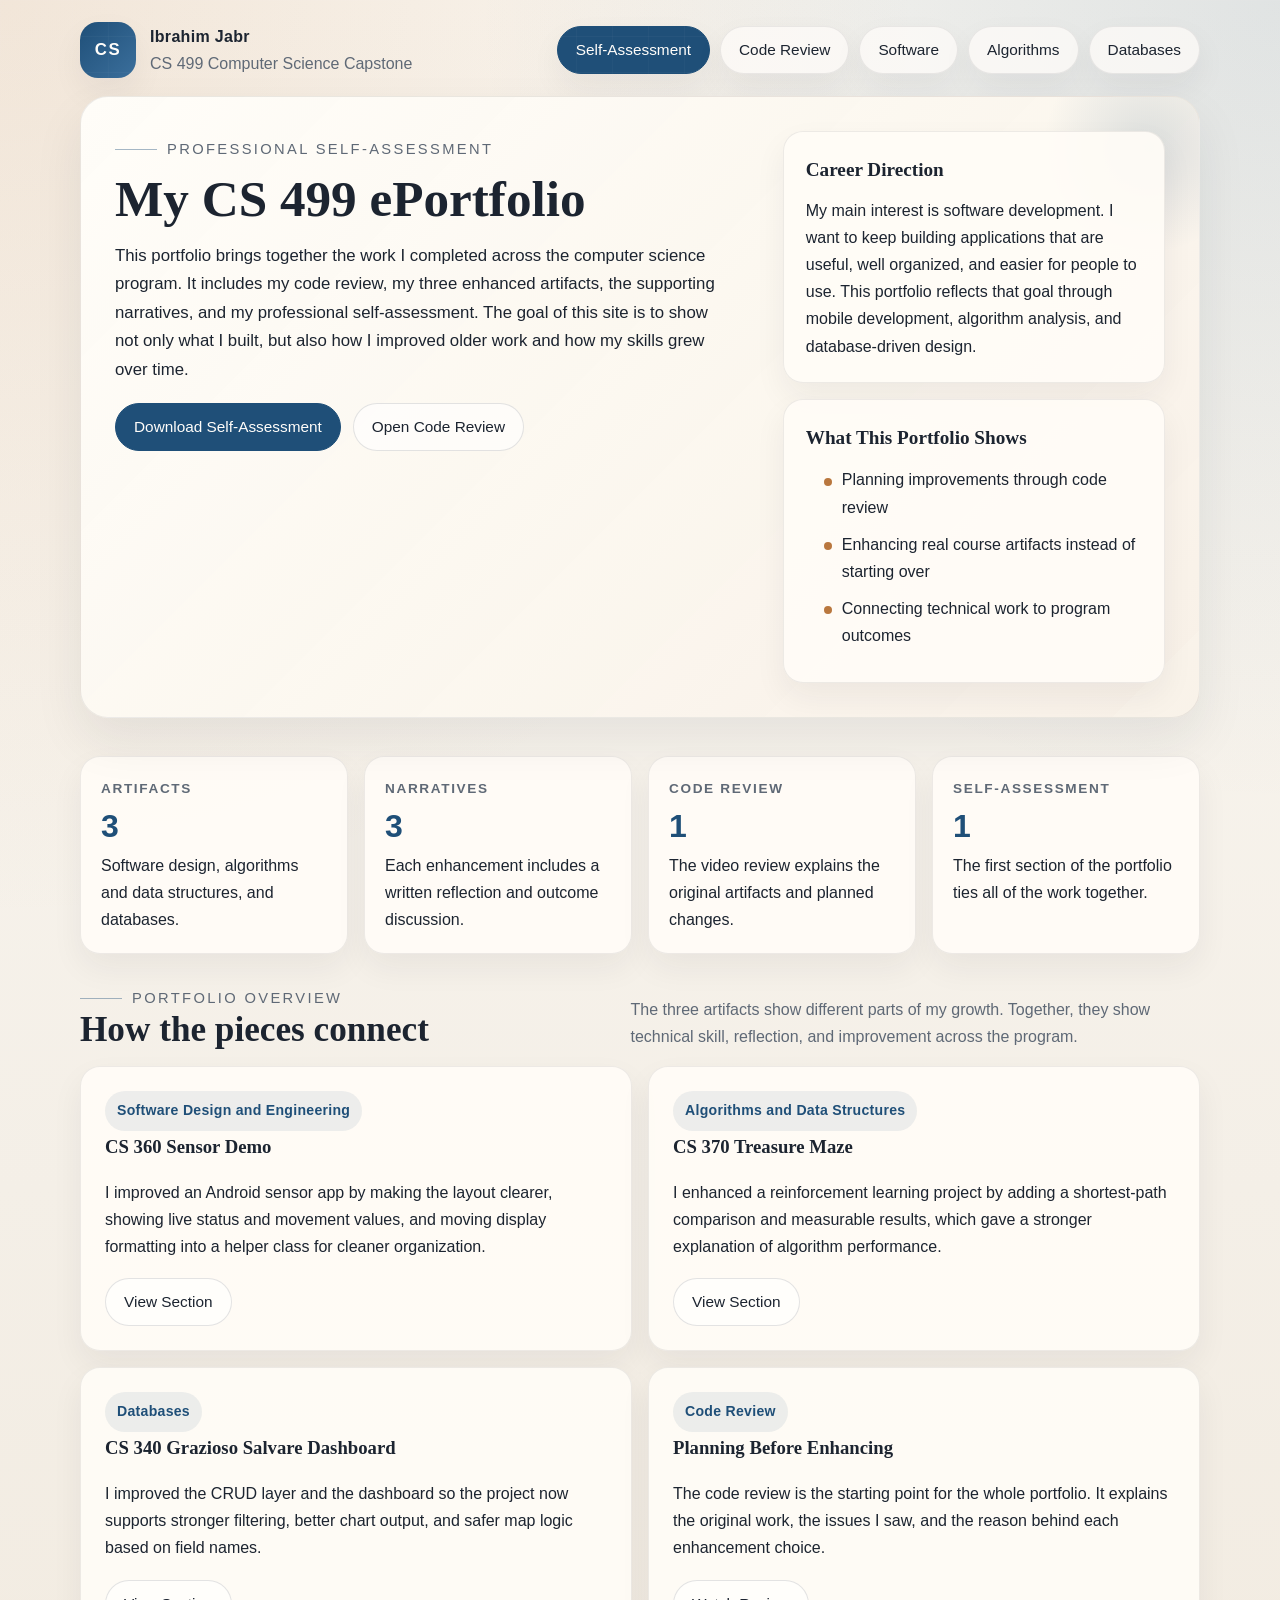
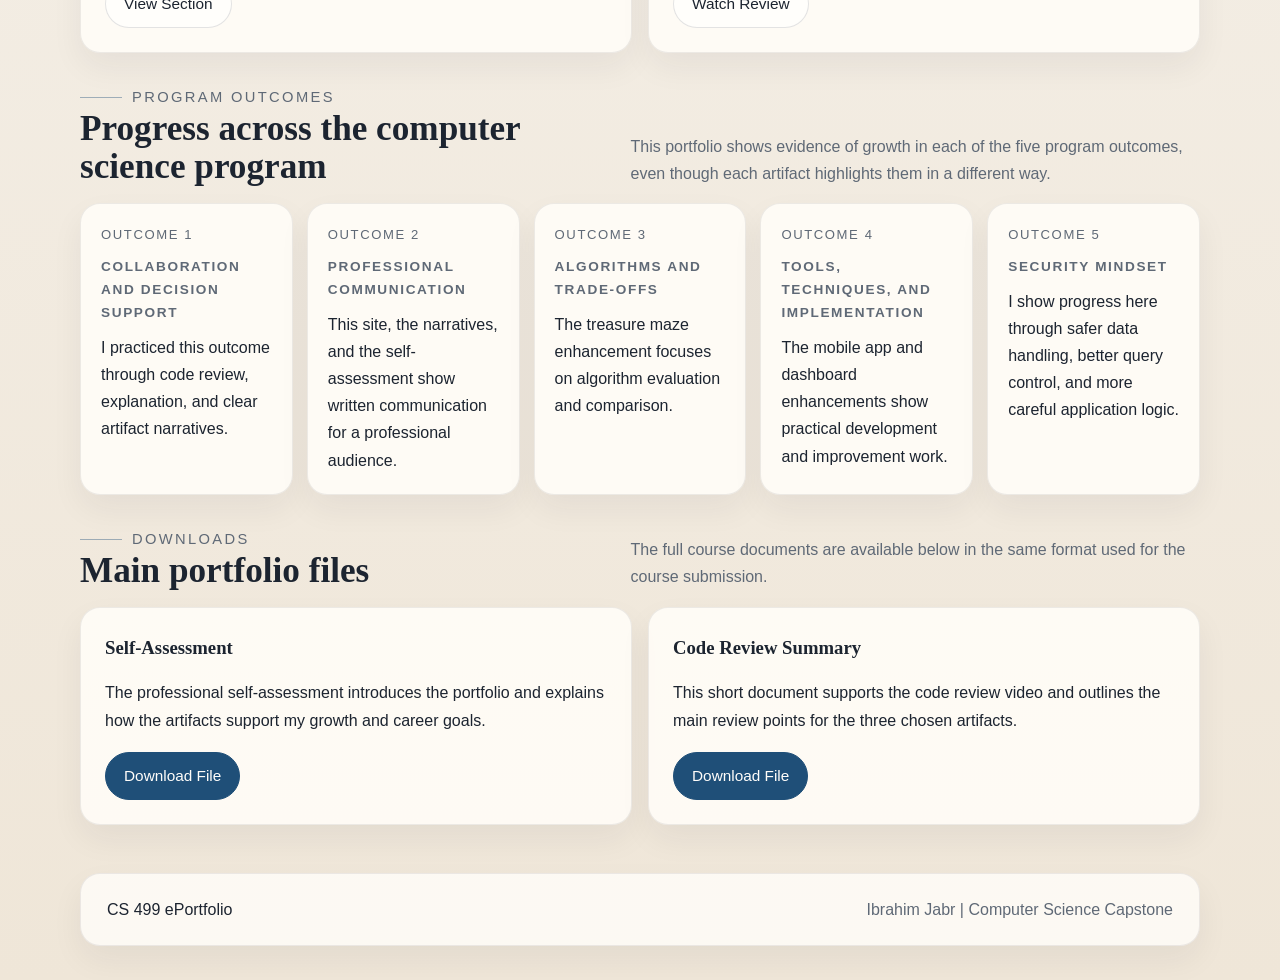
==== index.html @ 86482de0 "Build CS499 capstone ePortfolio site" ====
<!DOCTYPE html>
<html lang="en">
<head>
  <meta charset="UTF-8">
  <meta name="viewport" content="width=device-width, initial-scale=1.0">
  <title>CS 499 ePortfolio | Ibrahim Jabr</title>
  <link rel="stylesheet" href="assets/style.css">
</head>
<body>
  <header class="topbar">
    <div class="wrap">
      <div class="brand-row">
        <div class="brand">
          <div class="brand-mark">CS</div>
          <div class="brand-copy">
            <strong>Ibrahim Jabr</strong>
            <span>CS 499 Computer Science Capstone</span>
          </div>
        </div>
        <nav class="site-nav">
          <a class="active" href="index.html">Self-Assessment</a>
          <a href="code-review.html">Code Review</a>
          <a href="software.html">Software</a>
          <a href="algorithms.html">Algorithms</a>
          <a href="databases.html">Databases</a>
        </nav>
      </div>

      <section class="hero-panel">
        <div class="hero-layout">
          <div class="hero-copy">
            <span class="eyebrow">Professional Self-Assessment</span>
            <h1>My CS 499 ePortfolio</h1>
            <p>This portfolio brings together the work I completed across the computer science program. It includes my code review, my three enhanced artifacts, the supporting narratives, and my professional self-assessment. The goal of this site is to show not only what I built, but also how I improved older work and how my skills grew over time.</p>
            <div class="download-row">
              <a class="button" href="files/CS499_Professional_Self_Assessment_Ibrahim_Jabr.docx">Download Self-Assessment</a>
              <a class="button-secondary" href="code-review.html">Open Code Review</a>
            </div>
          </div>
          <aside class="hero-side">
            <section class="callout">
              <h3>Career Direction</h3>
              <p>My main interest is software development. I want to keep building applications that are useful, well organized, and easier for people to use. This portfolio reflects that goal through mobile development, algorithm analysis, and database-driven design.</p>
            </section>
            <section class="callout">
              <h3>What This Portfolio Shows</h3>
              <ul class="list-clean">
                <li>Planning improvements through code review</li>
                <li>Enhancing real course artifacts instead of starting over</li>
                <li>Connecting technical work to program outcomes</li>
              </ul>
            </section>
          </aside>
        </div>
      </section>
    </div>
  </header>

  <main class="main">
    <div class="wrap">
      <section class="stat-strip">
        <article class="stat-card">
          <strong>Artifacts</strong>
          <span>3</span>
          <p>Software design, algorithms and data structures, and databases.</p>
        </article>
        <article class="stat-card">
          <strong>Narratives</strong>
          <span>3</span>
          <p>Each enhancement includes a written reflection and outcome discussion.</p>
        </article>
        <article class="stat-card">
          <strong>Code Review</strong>
          <span>1</span>
          <p>The video review explains the original artifacts and planned changes.</p>
        </article>
        <article class="stat-card">
          <strong>Self-Assessment</strong>
          <span>1</span>
          <p>The first section of the portfolio ties all of the work together.</p>
        </article>
      </section>

      <section class="section">
        <div class="section-heading">
          <div>
            <span class="eyebrow">Portfolio Overview</span>
            <h2 class="section-title">How the pieces connect</h2>
          </div>
          <p class="section-text">The three artifacts show different parts of my growth. Together, they show technical skill, reflection, and improvement across the program.</p>
        </div>

        <div class="card-grid">
          <article class="card">
            <span class="kicker">Software Design and Engineering</span>
            <h3>CS 360 Sensor Demo</h3>
            <p>I improved an Android sensor app by making the layout clearer, showing live status and movement values, and moving display formatting into a helper class for cleaner organization.</p>
            <div class="download-row">
              <a class="button-secondary" href="software.html">View Section</a>
            </div>
          </article>
          <article class="card">
            <span class="kicker">Algorithms and Data Structures</span>
            <h3>CS 370 Treasure Maze</h3>
            <p>I enhanced a reinforcement learning project by adding a shortest-path comparison and measurable results, which gave a stronger explanation of algorithm performance.</p>
            <div class="download-row">
              <a class="button-secondary" href="algorithms.html">View Section</a>
            </div>
          </article>
          <article class="card">
            <span class="kicker">Databases</span>
            <h3>CS 340 Grazioso Salvare Dashboard</h3>
            <p>I improved the CRUD layer and the dashboard so the project now supports stronger filtering, better chart output, and safer map logic based on field names.</p>
            <div class="download-row">
              <a class="button-secondary" href="databases.html">View Section</a>
            </div>
          </article>
          <article class="card">
            <span class="kicker">Code Review</span>
            <h3>Planning Before Enhancing</h3>
            <p>The code review is the starting point for the whole portfolio. It explains the original work, the issues I saw, and the reason behind each enhancement choice.</p>
            <div class="download-row">
              <a class="button-secondary" href="code-review.html">Watch Review</a>
            </div>
          </article>
        </div>
      </section>

      <section class="section">
        <div class="section-heading">
          <div>
            <span class="eyebrow">Program Outcomes</span>
            <h2 class="section-title">Progress across the computer science program</h2>
          </div>
          <p class="section-text">This portfolio shows evidence of growth in each of the five program outcomes, even though each artifact highlights them in a different way.</p>
        </div>

        <div class="outcome-grid">
          <article class="mini-card">
            <span class="mini-label">Outcome 1</span>
            <strong>Collaboration and decision support</strong>
            <p>I practiced this outcome through code review, explanation, and clear artifact narratives.</p>
          </article>
          <article class="mini-card">
            <span class="mini-label">Outcome 2</span>
            <strong>Professional communication</strong>
            <p>This site, the narratives, and the self-assessment show written communication for a professional audience.</p>
          </article>
          <article class="mini-card">
            <span class="mini-label">Outcome 3</span>
            <strong>Algorithms and trade-offs</strong>
            <p>The treasure maze enhancement focuses on algorithm evaluation and comparison.</p>
          </article>
          <article class="mini-card">
            <span class="mini-label">Outcome 4</span>
            <strong>Tools, techniques, and implementation</strong>
            <p>The mobile app and dashboard enhancements show practical development and improvement work.</p>
          </article>
          <article class="mini-card">
            <span class="mini-label">Outcome 5</span>
            <strong>Security mindset</strong>
            <p>I show progress here through safer data handling, better query control, and more careful application logic.</p>
          </article>
        </div>
      </section>

      <section class="section">
        <div class="section-heading">
          <div>
            <span class="eyebrow">Downloads</span>
            <h2 class="section-title">Main portfolio files</h2>
          </div>
          <p class="section-text">The full course documents are available below in the same format used for the course submission.</p>
        </div>

        <div class="download-grid">
          <article class="card">
            <h3>Self-Assessment</h3>
            <p>The professional self-assessment introduces the portfolio and explains how the artifacts support my growth and career goals.</p>
            <div class="download-row">
              <a class="button" href="files/CS499_Professional_Self_Assessment_Ibrahim_Jabr.docx">Download File</a>
            </div>
          </article>
          <article class="card">
            <h3>Code Review Summary</h3>
            <p>This short document supports the code review video and outlines the main review points for the three chosen artifacts.</p>
            <div class="download-row">
              <a class="button" href="files/CS499_Code_Review_Summary_Ibrahim_Jabr.docx">Download File</a>
            </div>
          </article>
        </div>
      </section>
    </div>
  </main>

  <footer class="footer">
    <div class="wrap">
      <div class="footer-shell">
        <p>CS 499 ePortfolio</p>
        <p class="footer-note">Ibrahim Jabr | Computer Science Capstone</p>
      </div>
    </div>
  </footer>
</body>
</html>
---- assets/style.css ----
:root {
  --bg: #f4efe7;
  --bg-deep: #e9e1d5;
  --surface: rgba(255, 252, 247, 0.92);
  --surface-strong: #fffdfa;
  --ink: #1c2430;
  --muted: #5f6976;
  --line: rgba(28, 36, 48, 0.12);
  --accent: #1f4f78;
  --accent-soft: rgba(31, 79, 120, 0.08);
  --accent-warm: #b9773e;
  --shadow: 0 22px 50px rgba(28, 36, 48, 0.08);
  --shadow-soft: 0 14px 32px rgba(28, 36, 48, 0.06);
  --radius-xl: 28px;
  --radius-lg: 20px;
  --radius-md: 14px;
}

* {
  box-sizing: border-box;
}

html {
  scroll-behavior: smooth;
}

body {
  margin: 0;
  min-height: 100vh;
  color: var(--ink);
  font-family: "Avenir Next", "Trebuchet MS", "Gill Sans", sans-serif;
  line-height: 1.7;
  background:
    radial-gradient(circle at top left, rgba(185, 119, 62, 0.14), transparent 32%),
    radial-gradient(circle at top right, rgba(31, 79, 120, 0.12), transparent 28%),
    linear-gradient(180deg, #fbf8f2 0%, #f4efe7 46%, #efe6d8 100%);
}

body::before {
  content: "";
  position: fixed;
  inset: 0;
  pointer-events: none;
  background-image:
    linear-gradient(rgba(255, 255, 255, 0.22) 1px, transparent 1px),
    linear-gradient(90deg, rgba(255, 255, 255, 0.18) 1px, transparent 1px);
  background-size: 36px 36px;
  mask-image: linear-gradient(180deg, rgba(0, 0, 0, 0.36), transparent 88%);
  opacity: 0.45;
}

a {
  color: inherit;
}

.wrap {
  width: min(1120px, calc(100% - 32px));
  margin: 0 auto;
}

.topbar {
  padding: 22px 0 10px;
}

.brand-row {
  display: flex;
  align-items: center;
  justify-content: space-between;
  gap: 18px;
  margin-bottom: 18px;
}

.brand {
  display: flex;
  align-items: center;
  gap: 14px;
}

.brand-mark {
  width: 56px;
  height: 56px;
  border-radius: 18px;
  display: grid;
  place-items: center;
  background: linear-gradient(135deg, #1f4f78, #3b6f9c);
  color: #fffdfa;
  font-size: 1.05rem;
  font-weight: 700;
  letter-spacing: 0.1em;
  box-shadow: var(--shadow-soft);
}

.brand-copy h1,
.hero-copy h1,
.section-title,
.card h2,
.card h3,
.callout h3 {
  font-family: "Palatino Linotype", "Book Antiqua", Palatino, serif;
}

.brand-copy strong {
  display: block;
  font-size: 1rem;
  letter-spacing: 0.02em;
}

.brand-copy span,
.meta,
.eyebrow,
.mini-label,
.footer-note {
  color: var(--muted);
}

.site-nav {
  display: flex;
  flex-wrap: wrap;
  gap: 10px;
}

.site-nav a,
.button,
.button-secondary {
  display: inline-flex;
  align-items: center;
  justify-content: center;
  gap: 8px;
  min-height: 44px;
  padding: 10px 18px;
  border-radius: 999px;
  text-decoration: none;
  font-size: 0.96rem;
  transition: transform 160ms ease, border-color 160ms ease, background 160ms ease, color 160ms ease;
}

.site-nav a {
  background: rgba(255, 253, 250, 0.7);
  border: 1px solid rgba(28, 36, 48, 0.08);
  box-shadow: var(--shadow-soft);
}

.site-nav a:hover,
.button:hover,
.button-secondary:hover {
  transform: translateY(-1px);
}

.site-nav a.active,
.button {
  background: var(--accent);
  border: 1px solid var(--accent);
  color: #fffdfa;
}

.button-secondary {
  background: rgba(255, 255, 255, 0.62);
  border: 1px solid var(--line);
  color: var(--ink);
}

.site-nav a:hover,
.button-secondary:hover {
  border-color: rgba(31, 79, 120, 0.28);
  background: rgba(255, 255, 255, 0.86);
}

.hero-panel {
  position: relative;
  overflow: hidden;
  margin: 10px 0 28px;
  padding: 34px;
  border: 1px solid rgba(28, 36, 48, 0.08);
  border-radius: var(--radius-xl);
  background:
    linear-gradient(135deg, rgba(255, 253, 248, 0.96), rgba(248, 241, 231, 0.92)),
    var(--surface);
  box-shadow: var(--shadow);
}

.hero-panel::after {
  content: "";
  position: absolute;
  right: -60px;
  top: -60px;
  width: 220px;
  height: 220px;
  border-radius: 50%;
  background: radial-gradient(circle, rgba(31, 79, 120, 0.14), transparent 68%);
}

.hero-layout {
  position: relative;
  z-index: 1;
  display: grid;
  grid-template-columns: minmax(0, 1.6fr) minmax(280px, 0.95fr);
  gap: 24px;
  align-items: stretch;
}

.hero-copy h1 {
  margin: 10px 0 16px;
  font-size: clamp(2.25rem, 4vw, 3.6rem);
  line-height: 1.05;
}

.hero-copy p {
  margin: 0;
  font-size: 1.05rem;
  max-width: 66ch;
}

.eyebrow {
  display: inline-flex;
  align-items: center;
  gap: 10px;
  font-size: 0.92rem;
  text-transform: uppercase;
  letter-spacing: 0.16em;
}

.eyebrow::before {
  content: "";
  width: 42px;
  height: 1px;
  background: rgba(31, 79, 120, 0.4);
}

.hero-side {
  display: grid;
  gap: 16px;
}

.callout,
.card,
.stat-card,
.mini-card {
  border: 1px solid rgba(28, 36, 48, 0.08);
  background: var(--surface);
  box-shadow: var(--shadow-soft);
}

.callout {
  padding: 22px;
  border-radius: var(--radius-lg);
}

.callout h3 {
  margin: 0 0 10px;
  font-size: 1.2rem;
}

.callout p {
  margin: 0;
}

.callout ul,
.card ul {
  margin: 12px 0 0;
  padding-left: 18px;
}

.main {
  padding-bottom: 48px;
}

.section {
  margin-top: 26px;
}

.section-heading {
  display: flex;
  justify-content: space-between;
  align-items: end;
  gap: 16px;
  margin-bottom: 16px;
}

.section-title {
  margin: 0;
  font-size: clamp(1.65rem, 3vw, 2.2rem);
  line-height: 1.1;
}

.section-text {
  margin: 0;
  color: var(--muted);
  max-width: 64ch;
}

.stat-strip,
.card-grid,
.mini-grid,
.feature-grid,
.download-grid {
  display: grid;
  gap: 16px;
}

.stat-strip {
  grid-template-columns: repeat(4, minmax(0, 1fr));
}

.card-grid {
  grid-template-columns: repeat(2, minmax(0, 1fr));
}

.mini-grid {
  grid-template-columns: repeat(3, minmax(0, 1fr));
}

.feature-grid {
  grid-template-columns: repeat(2, minmax(0, 1fr));
}

.download-grid {
  grid-template-columns: repeat(2, minmax(0, 1fr));
}

.stat-card,
.mini-card {
  border-radius: var(--radius-lg);
  padding: 20px;
}

.stat-card strong,
.mini-card strong {
  display: block;
  font-size: 0.85rem;
  text-transform: uppercase;
  letter-spacing: 0.12em;
  color: var(--muted);
}

.stat-card span {
  display: block;
  margin-top: 10px;
  font-size: 2rem;
  font-weight: 700;
  line-height: 1;
  color: var(--accent);
}

.stat-card p,
.mini-card p {
  margin: 10px 0 0;
}

.card {
  padding: 24px;
  border-radius: var(--radius-lg);
}

.card h2,
.card h3 {
  margin: 0 0 12px;
}

.card p:last-child {
  margin-bottom: 0;
}

.kicker {
  display: inline-block;
  padding: 8px 12px;
  border-radius: 999px;
  background: var(--accent-soft);
  color: var(--accent);
  font-size: 0.88rem;
  font-weight: 600;
  letter-spacing: 0.02em;
}

.artifact-meta {
  display: flex;
  flex-wrap: wrap;
  gap: 10px;
  margin-top: 14px;
}

.artifact-meta span {
  padding: 9px 12px;
  border-radius: 999px;
  background: rgba(255, 255, 255, 0.72);
  border: 1px solid rgba(28, 36, 48, 0.08);
  font-size: 0.92rem;
}

.list-clean {
  list-style: none;
  padding: 0;
  margin: 0;
}

.list-clean li {
  position: relative;
  padding-left: 18px;
  margin-bottom: 10px;
}

.list-clean li::before {
  content: "";
  position: absolute;
  left: 0;
  top: 0.7em;
  width: 8px;
  height: 8px;
  border-radius: 50%;
  background: var(--accent-warm);
}

.download-row {
  display: flex;
  flex-wrap: wrap;
  gap: 12px;
  margin-top: 18px;
}

.video-frame {
  margin-top: 18px;
  padding: 14px;
  border-radius: 22px;
  background: linear-gradient(180deg, rgba(31, 79, 120, 0.08), rgba(255, 255, 255, 0.65));
  border: 1px solid rgba(28, 36, 48, 0.08);
}

video {
  display: block;
  width: 100%;
  border: 1px solid rgba(28, 36, 48, 0.08);
  border-radius: 18px;
  background: #000;
}

.outcome-grid {
  display: grid;
  grid-template-columns: repeat(5, minmax(0, 1fr));
  gap: 14px;
}

.outcome-grid .mini-card {
  min-height: 100%;
}

.mini-label {
  display: block;
  margin-bottom: 8px;
  font-size: 0.82rem;
  text-transform: uppercase;
  letter-spacing: 0.12em;
}

.footer {
  padding: 0 0 34px;
}

.footer-shell {
  display: flex;
  justify-content: space-between;
  align-items: center;
  gap: 16px;
  padding: 22px 26px;
  border-radius: var(--radius-lg);
  background: rgba(255, 253, 249, 0.82);
  border: 1px solid rgba(28, 36, 48, 0.08);
  box-shadow: var(--shadow-soft);
}

.footer-shell p {
  margin: 0;
}

@media (max-width: 1040px) {
  .hero-layout,
  .outcome-grid,
  .stat-strip,
  .card-grid,
  .mini-grid,
  .feature-grid,
  .download-grid {
    grid-template-columns: repeat(2, minmax(0, 1fr));
  }
}

@media (max-width: 760px) {
  .wrap {
    width: min(100% - 24px, 1120px);
  }

  .brand-row,
  .section-heading,
  .footer-shell {
    flex-direction: column;
    align-items: flex-start;
  }

  .hero-panel {
    padding: 24px;
  }

  .hero-layout,
  .stat-strip,
  .card-grid,
  .mini-grid,
  .feature-grid,
  .download-grid,
  .outcome-grid {
    grid-template-columns: 1fr;
  }

  .site-nav {
    width: 100%;
  }

  .site-nav a,
  .button,
  .button-secondary {
    width: 100%;
  }

  .hero-copy h1 {
    font-size: 2.2rem;
  }
}
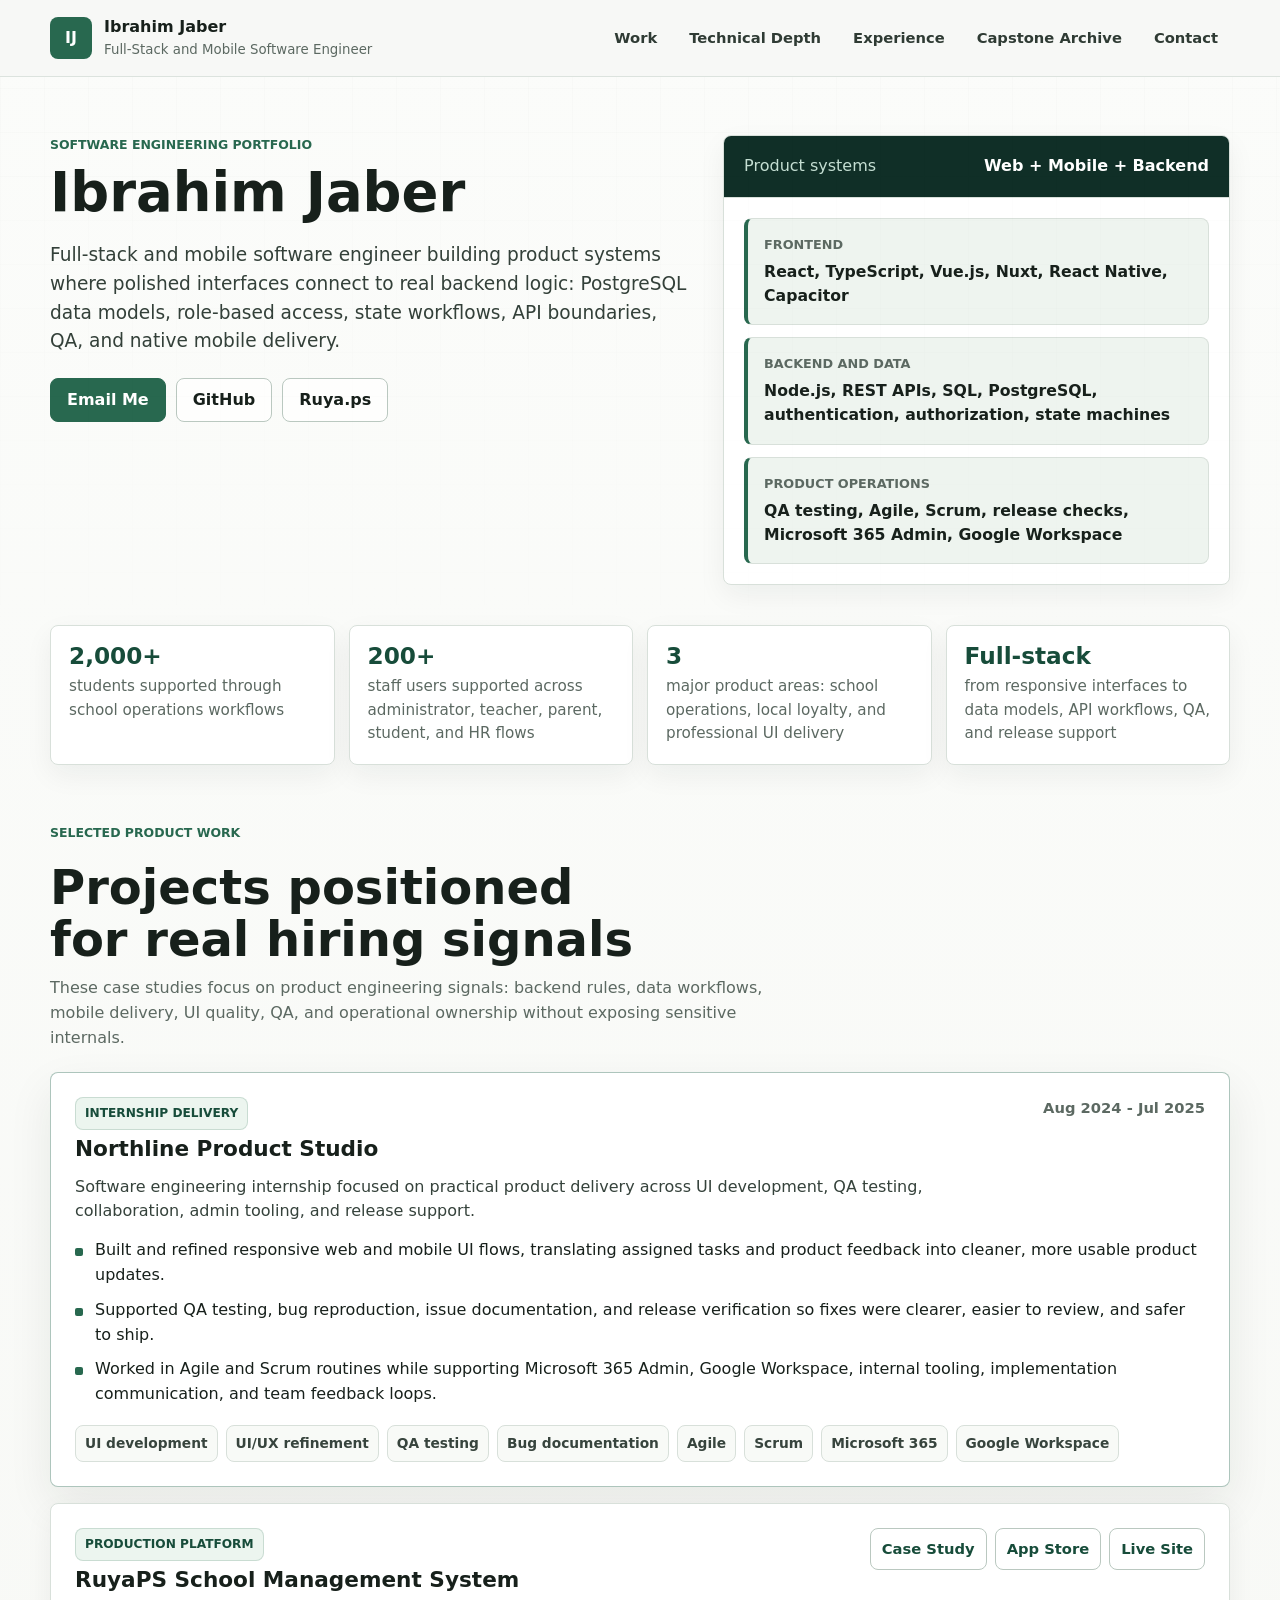
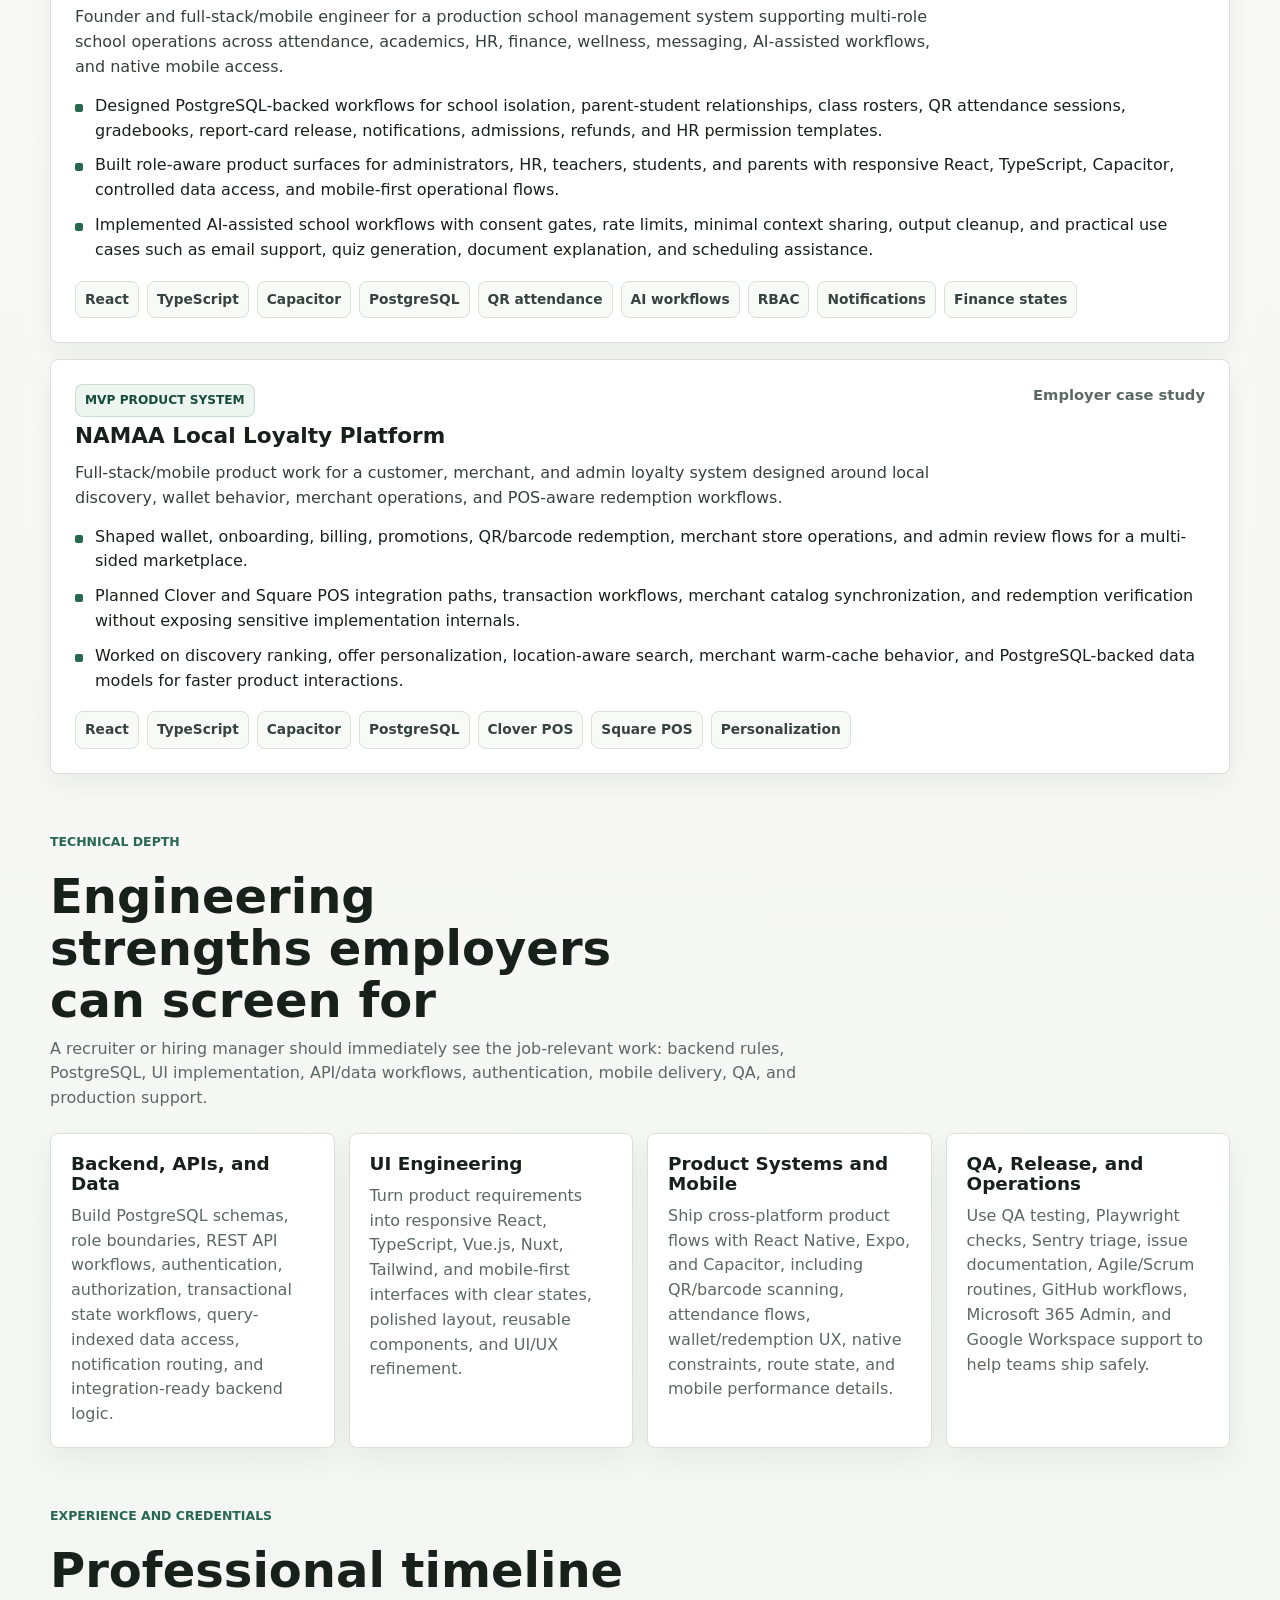
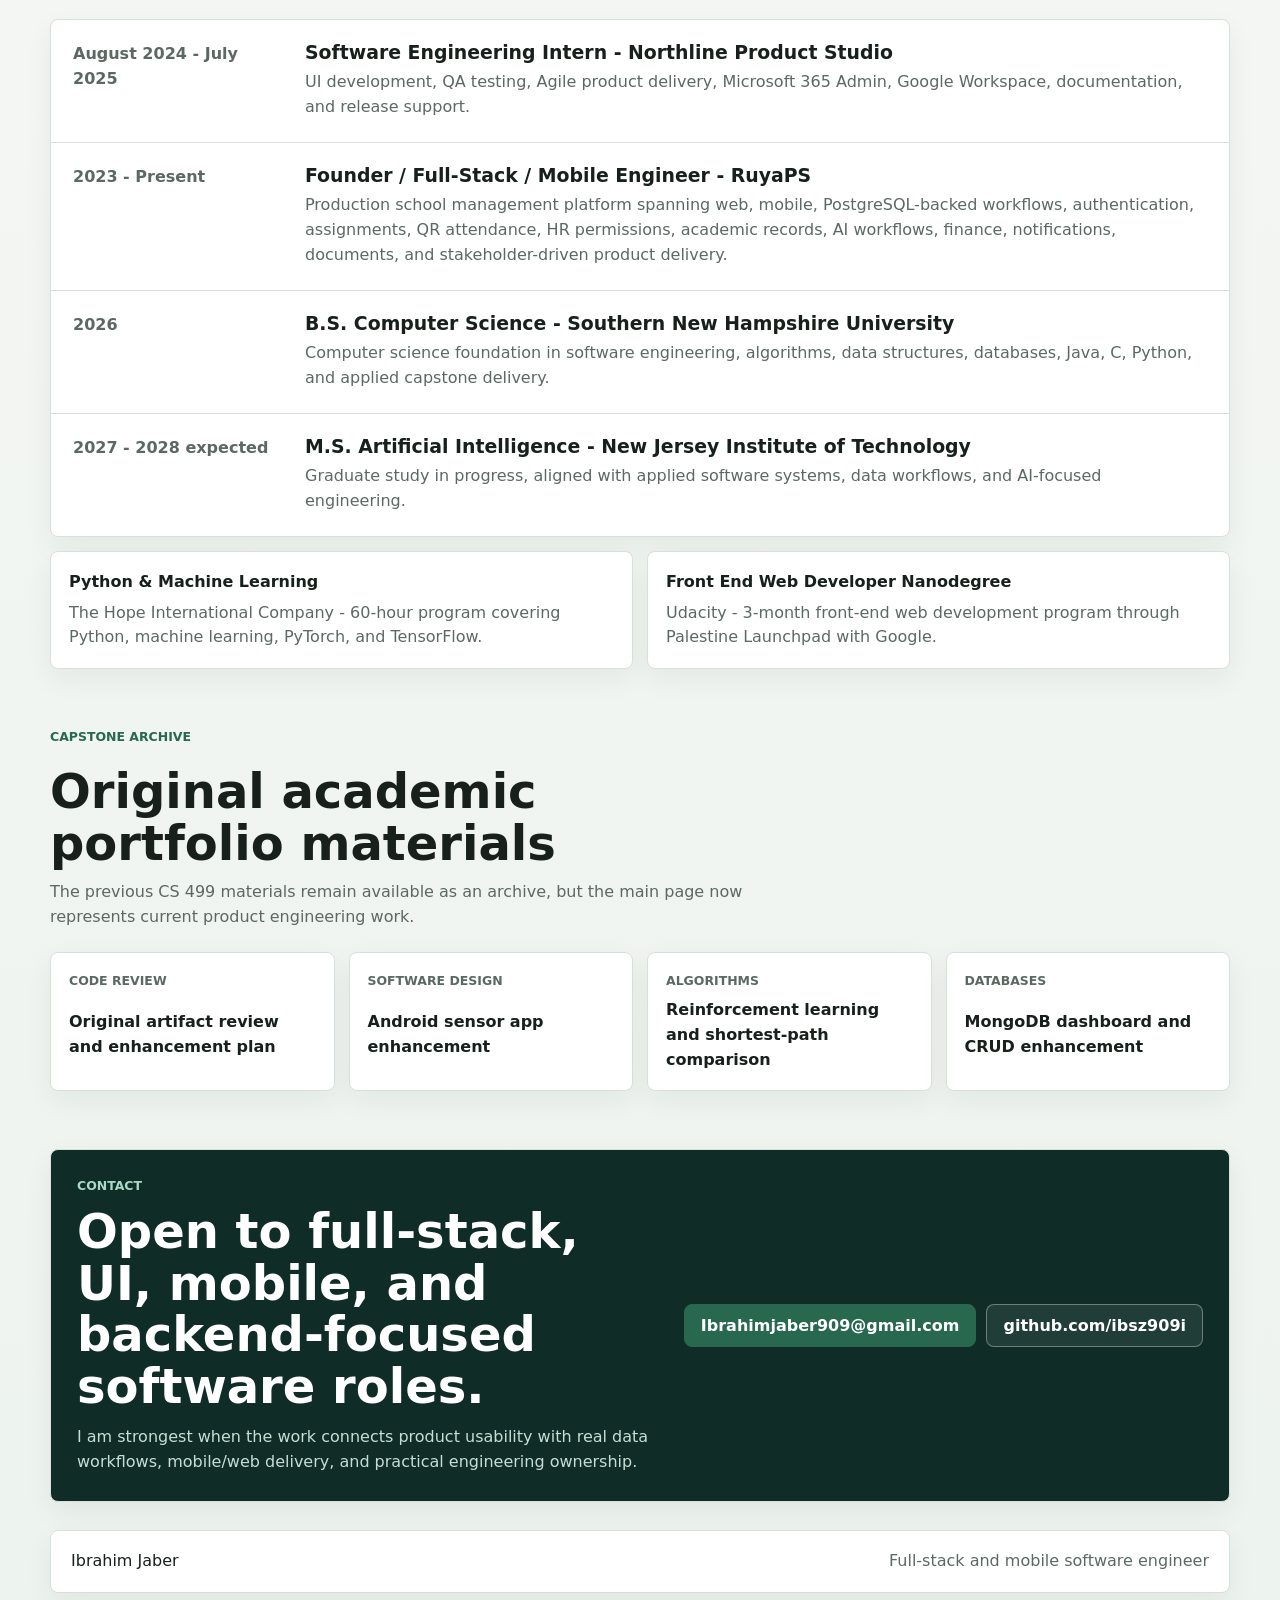
==== commit b6d48814: "Update portfolio case studies" ====
--- a/index.html
+++ b/index.html
@@ -3,202 +3,301 @@
 <head>
   <meta charset="UTF-8">
   <meta name="viewport" content="width=device-width, initial-scale=1.0">
-  <title>CS 499 ePortfolio | Ibrahim Jabr</title>
+  <meta name="description" content="Ibrahim Jaber is a full-stack and mobile software engineer building production web, mobile, PostgreSQL, POS integration, and operations platforms.">
+  <title>Ibrahim Jaber | Full-Stack and Mobile Software Engineer</title>
+  <link rel="icon" type="image/svg+xml" href="assets/favicon.svg">
   <link rel="stylesheet" href="assets/style.css">
 </head>
 <body>
-  <header class="topbar">
-    <div class="wrap">
-      <div class="brand-row">
-        <div class="brand">
-          <div class="brand-mark">CS</div>
-          <div class="brand-copy">
-            <strong>Ibrahim Jabr</strong>
-            <span>CS 499 Computer Science Capstone</span>
-          </div>
-        </div>
-        <nav class="site-nav">
-          <a class="active" href="index.html">Self-Assessment</a>
-          <a href="code-review.html">Code Review</a>
-          <a href="software.html">Software</a>
-          <a href="algorithms.html">Algorithms</a>
-          <a href="databases.html">Databases</a>
-        </nav>
-      </div>
-
-      <section class="hero-panel">
-        <div class="hero-layout">
-          <div class="hero-copy">
-            <span class="eyebrow">Professional Self-Assessment</span>
-            <h1>My CS 499 ePortfolio</h1>
-            <p>This portfolio brings together the work I completed across the computer science program. It includes my code review, my three enhanced artifacts, the supporting narratives, and my professional self-assessment. The goal of this site is to show not only what I built, but also how I improved older work and how my skills grew over time.</p>
-            <div class="download-row">
-              <a class="button" href="files/CS499_Professional_Self_Assessment_Ibrahim_Jabr.docx">Download Self-Assessment</a>
-              <a class="button-secondary" href="code-review.html">Open Code Review</a>
-            </div>
-          </div>
-          <aside class="hero-side">
-            <section class="callout">
-              <h3>Career Direction</h3>
-              <p>My main interest is software development. I want to keep building applications that are useful, well organized, and easier for people to use. This portfolio reflects that goal through mobile development, algorithm analysis, and database-driven design.</p>
-            </section>
-            <section class="callout">
-              <h3>What This Portfolio Shows</h3>
-              <ul class="list-clean">
-                <li>Planning improvements through code review</li>
-                <li>Enhancing real course artifacts instead of starting over</li>
-                <li>Connecting technical work to program outcomes</li>
-              </ul>
-            </section>
-          </aside>
-        </div>
-      </section>
+  <header class="site-header">
+    <div class="wrap nav-shell">
+      <a class="identity" href="#top" aria-label="Ibrahim Jaber home">
+        <span class="identity-mark">IJ</span>
+        <span>
+          <strong>Ibrahim Jaber</strong>
+          <small>Full-Stack and Mobile Software Engineer</small>
+        </span>
+      </a>
+
+      <nav class="site-nav" aria-label="Primary navigation">
+        <a href="#work">Work</a>
+        <a href="#depth">Technical Depth</a>
+        <a href="#experience">Experience</a>
+        <a href="#archive">Capstone Archive</a>
+        <a href="#contact">Contact</a>
+      </nav>
     </div>
   </header>
 
-  <main class="main">
-    <div class="wrap">
-      <section class="stat-strip">
-        <article class="stat-card">
-          <strong>Artifacts</strong>
-          <span>3</span>
-          <p>Software design, algorithms and data structures, and databases.</p>
-        </article>
-        <article class="stat-card">
-          <strong>Narratives</strong>
-          <span>3</span>
-          <p>Each enhancement includes a written reflection and outcome discussion.</p>
-        </article>
-        <article class="stat-card">
-          <strong>Code Review</strong>
-          <span>1</span>
-          <p>The video review explains the original artifacts and planned changes.</p>
-        </article>
-        <article class="stat-card">
-          <strong>Self-Assessment</strong>
-          <span>1</span>
-          <p>The first section of the portfolio ties all of the work together.</p>
-        </article>
-      </section>
-
-      <section class="section">
-        <div class="section-heading">
+  <main id="top">
+    <section class="hero-section">
+      <div class="wrap hero-grid">
+        <div class="hero-copy">
+          <p class="eyebrow">Software engineering portfolio</p>
+          <h1>Ibrahim Jaber</h1>
+          <p class="lead">Full-stack and mobile software engineer building product systems where polished interfaces connect to real backend logic: PostgreSQL data models, role-based access, state workflows, API boundaries, QA, and native mobile delivery.</p>
+
+          <div class="hero-actions">
+            <a class="button" href="mailto:Ibrahimjaber909@gmail.com">Email Me</a>
+            <a class="button-secondary" href="https://github.com/ibsz909i">GitHub</a>
+            <a class="button-secondary" href="https://ruya.ps/">Ruya.ps</a>
+          </div>
+        </div>
+
+        <aside class="system-panel" aria-label="Portfolio highlights">
+          <div class="panel-bar">
+            <span>Product systems</span>
+            <strong>Web + Mobile + Backend</strong>
+          </div>
+          <div class="system-map">
+            <div>
+              <span>Frontend</span>
+              <strong>React, TypeScript, Vue.js, Nuxt, React Native, Capacitor</strong>
+            </div>
+            <div>
+              <span>Backend and data</span>
+              <strong>Node.js, REST APIs, SQL, PostgreSQL, authentication, authorization, state machines</strong>
+            </div>
+            <div>
+              <span>Product operations</span>
+              <strong>QA testing, Agile, Scrum, release checks, Microsoft 365 Admin, Google Workspace</strong>
+            </div>
+          </div>
+        </aside>
+      </div>
+    </section>
+
+    <section class="wrap proof-grid" aria-label="Portfolio proof points">
+      <article class="metric">
+        <strong>2,000+</strong>
+        <span>students supported through school operations workflows</span>
+      </article>
+      <article class="metric">
+        <strong>200+</strong>
+        <span>staff users supported across administrator, teacher, parent, student, and HR flows</span>
+      </article>
+      <article class="metric">
+        <strong>3</strong>
+        <span>major product areas: school operations, local loyalty, and professional UI delivery</span>
+      </article>
+      <article class="metric">
+        <strong>Full-stack</strong>
+        <span>from responsive interfaces to data models, API workflows, QA, and release support</span>
+      </article>
+    </section>
+
+    <section id="work" class="wrap section">
+      <div class="section-heading">
+        <p class="eyebrow">Selected product work</p>
+        <h2>Projects positioned for real hiring signals</h2>
+        <p>These case studies focus on product engineering signals: backend rules, data workflows, mobile delivery, UI quality, QA, and operational ownership without exposing sensitive internals.</p>
+      </div>
+
+      <div class="project-list">
+        <article class="project-card featured">
+          <div class="project-head">
+            <div>
+              <span class="kicker">Internship delivery</span>
+              <h3>Northline Product Studio</h3>
+            </div>
+            <span class="project-status">Aug 2024 - Jul 2025</span>
+          </div>
+          <p>Software engineering internship focused on practical product delivery across UI development, QA testing, collaboration, admin tooling, and release support.</p>
+          <ul class="check-list">
+            <li>Built and refined responsive web and mobile UI flows, translating assigned tasks and product feedback into cleaner, more usable product updates.</li>
+            <li>Supported QA testing, bug reproduction, issue documentation, and release verification so fixes were clearer, easier to review, and safer to ship.</li>
+            <li>Worked in Agile and Scrum routines while supporting Microsoft 365 Admin, Google Workspace, internal tooling, implementation communication, and team feedback loops.</li>
+          </ul>
+          <div class="tag-row">
+            <span>UI development</span>
+            <span>UI/UX refinement</span>
+            <span>QA testing</span>
+            <span>Bug documentation</span>
+            <span>Agile</span>
+            <span>Scrum</span>
+            <span>Microsoft 365</span>
+            <span>Google Workspace</span>
+          </div>
+        </article>
+
+        <article class="project-card">
+          <div class="project-head">
+            <div>
+              <span class="kicker">Production platform</span>
+              <h3>RuyaPS School Management System</h3>
+            </div>
+            <div class="project-links">
+              <a class="text-link" href="https://github.com/ibsz909i/ruya-case-study">Case Study</a>
+              <a class="text-link" href="https://apps.apple.com/us/app/ruyaps/id6760615814">App Store</a>
+              <a class="text-link" href="https://ruya.ps/">Live Site</a>
+            </div>
+          </div>
+          <p>Founder and full-stack/mobile engineer for a production school management system supporting multi-role school operations across attendance, academics, HR, finance, wellness, messaging, AI-assisted workflows, and native mobile access.</p>
+          <ul class="check-list">
+            <li>Designed PostgreSQL-backed workflows for school isolation, parent-student relationships, class rosters, QR attendance sessions, gradebooks, report-card release, notifications, admissions, refunds, and HR permission templates.</li>
+            <li>Built role-aware product surfaces for administrators, HR, teachers, students, and parents with responsive React, TypeScript, Capacitor, controlled data access, and mobile-first operational flows.</li>
+            <li>Implemented AI-assisted school workflows with consent gates, rate limits, minimal context sharing, output cleanup, and practical use cases such as email support, quiz generation, document explanation, and scheduling assistance.</li>
+          </ul>
+          <div class="tag-row">
+            <span>React</span>
+            <span>TypeScript</span>
+            <span>Capacitor</span>
+            <span>PostgreSQL</span>
+            <span>QR attendance</span>
+            <span>AI workflows</span>
+            <span>RBAC</span>
+            <span>Notifications</span>
+            <span>Finance states</span>
+          </div>
+        </article>
+
+        <article class="project-card">
+          <div class="project-head">
+            <div>
+              <span class="kicker">MVP product system</span>
+              <h3>NAMAA Local Loyalty Platform</h3>
+            </div>
+            <span class="project-status">Employer case study</span>
+          </div>
+          <p>Full-stack/mobile product work for a customer, merchant, and admin loyalty system designed around local discovery, wallet behavior, merchant operations, and POS-aware redemption workflows.</p>
+          <ul class="check-list">
+            <li>Shaped wallet, onboarding, billing, promotions, QR/barcode redemption, merchant store operations, and admin review flows for a multi-sided marketplace.</li>
+            <li>Planned Clover and Square POS integration paths, transaction workflows, merchant catalog synchronization, and redemption verification without exposing sensitive implementation internals.</li>
+            <li>Worked on discovery ranking, offer personalization, location-aware search, merchant warm-cache behavior, and PostgreSQL-backed data models for faster product interactions.</li>
+          </ul>
+          <div class="tag-row">
+            <span>React</span>
+            <span>TypeScript</span>
+            <span>Capacitor</span>
+            <span>PostgreSQL</span>
+            <span>Clover POS</span>
+            <span>Square POS</span>
+            <span>Personalization</span>
+          </div>
+        </article>
+      </div>
+    </section>
+
+    <section id="depth" class="wrap section">
+      <div class="section-heading">
+        <p class="eyebrow">Technical depth</p>
+        <h2>Engineering strengths employers can screen for</h2>
+        <p>A recruiter or hiring manager should immediately see the job-relevant work: backend rules, PostgreSQL, UI implementation, API/data workflows, authentication, mobile delivery, QA, and production support.</p>
+      </div>
+
+      <div class="skill-grid">
+        <article class="skill-card">
+          <h3>Backend, APIs, and Data</h3>
+          <p>Build PostgreSQL schemas, role boundaries, REST API workflows, authentication, authorization, transactional state workflows, query-indexed data access, notification routing, and integration-ready backend logic.</p>
+        </article>
+        <article class="skill-card">
+          <h3>UI Engineering</h3>
+          <p>Turn product requirements into responsive React, TypeScript, Vue.js, Nuxt, Tailwind, and mobile-first interfaces with clear states, polished layout, reusable components, and UI/UX refinement.</p>
+        </article>
+        <article class="skill-card">
+          <h3>Product Systems and Mobile</h3>
+          <p>Ship cross-platform product flows with React Native, Expo, and Capacitor, including QR/barcode scanning, attendance flows, wallet/redemption UX, native constraints, route state, and mobile performance details.</p>
+        </article>
+        <article class="skill-card">
+          <h3>QA, Release, and Operations</h3>
+          <p>Use QA testing, Playwright checks, Sentry triage, issue documentation, Agile/Scrum routines, GitHub workflows, Microsoft 365 Admin, and Google Workspace support to help teams ship safely.</p>
+        </article>
+      </div>
+    </section>
+
+    <section id="experience" class="wrap section">
+      <div class="section-heading">
+        <p class="eyebrow">Experience and credentials</p>
+        <h2>Professional timeline</h2>
+      </div>
+
+      <div class="timeline">
+        <article class="timeline-item">
+          <span>August 2024 - July 2025</span>
           <div>
-            <span class="eyebrow">Portfolio Overview</span>
-            <h2 class="section-title">How the pieces connect</h2>
-          </div>
-          <p class="section-text">The three artifacts show different parts of my growth. Together, they show technical skill, reflection, and improvement across the program.</p>
-        </div>
-
-        <div class="card-grid">
-          <article class="card">
-            <span class="kicker">Software Design and Engineering</span>
-            <h3>CS 360 Sensor Demo</h3>
-            <p>I improved an Android sensor app by making the layout clearer, showing live status and movement values, and moving display formatting into a helper class for cleaner organization.</p>
-            <div class="download-row">
-              <a class="button-secondary" href="software.html">View Section</a>
-            </div>
-          </article>
-          <article class="card">
-            <span class="kicker">Algorithms and Data Structures</span>
-            <h3>CS 370 Treasure Maze</h3>
-            <p>I enhanced a reinforcement learning project by adding a shortest-path comparison and measurable results, which gave a stronger explanation of algorithm performance.</p>
-            <div class="download-row">
-              <a class="button-secondary" href="algorithms.html">View Section</a>
-            </div>
-          </article>
-          <article class="card">
-            <span class="kicker">Databases</span>
-            <h3>CS 340 Grazioso Salvare Dashboard</h3>
-            <p>I improved the CRUD layer and the dashboard so the project now supports stronger filtering, better chart output, and safer map logic based on field names.</p>
-            <div class="download-row">
-              <a class="button-secondary" href="databases.html">View Section</a>
-            </div>
-          </article>
-          <article class="card">
-            <span class="kicker">Code Review</span>
-            <h3>Planning Before Enhancing</h3>
-            <p>The code review is the starting point for the whole portfolio. It explains the original work, the issues I saw, and the reason behind each enhancement choice.</p>
-            <div class="download-row">
-              <a class="button-secondary" href="code-review.html">Watch Review</a>
-            </div>
-          </article>
-        </div>
-      </section>
-
-      <section class="section">
-        <div class="section-heading">
+            <h3>Software Engineering Intern - Northline Product Studio</h3>
+            <p>UI development, QA testing, Agile product delivery, Microsoft 365 Admin, Google Workspace, documentation, and release support.</p>
+          </div>
+        </article>
+        <article class="timeline-item">
+          <span>2023 - Present</span>
           <div>
-            <span class="eyebrow">Program Outcomes</span>
-            <h2 class="section-title">Progress across the computer science program</h2>
-          </div>
-          <p class="section-text">This portfolio shows evidence of growth in each of the five program outcomes, even though each artifact highlights them in a different way.</p>
-        </div>
-
-        <div class="outcome-grid">
-          <article class="mini-card">
-            <span class="mini-label">Outcome 1</span>
-            <strong>Collaboration and decision support</strong>
-            <p>I practiced this outcome through code review, explanation, and clear artifact narratives.</p>
-          </article>
-          <article class="mini-card">
-            <span class="mini-label">Outcome 2</span>
-            <strong>Professional communication</strong>
-            <p>This site, the narratives, and the self-assessment show written communication for a professional audience.</p>
-          </article>
-          <article class="mini-card">
-            <span class="mini-label">Outcome 3</span>
-            <strong>Algorithms and trade-offs</strong>
-            <p>The treasure maze enhancement focuses on algorithm evaluation and comparison.</p>
-          </article>
-          <article class="mini-card">
-            <span class="mini-label">Outcome 4</span>
-            <strong>Tools, techniques, and implementation</strong>
-            <p>The mobile app and dashboard enhancements show practical development and improvement work.</p>
-          </article>
-          <article class="mini-card">
-            <span class="mini-label">Outcome 5</span>
-            <strong>Security mindset</strong>
-            <p>I show progress here through safer data handling, better query control, and more careful application logic.</p>
-          </article>
-        </div>
-      </section>
-
-      <section class="section">
-        <div class="section-heading">
+            <h3>Founder / Full-Stack / Mobile Engineer - RuyaPS</h3>
+            <p>Production school management platform spanning web, mobile, PostgreSQL-backed workflows, authentication, assignments, QR attendance, HR permissions, academic records, AI workflows, finance, notifications, documents, and stakeholder-driven product delivery.</p>
+          </div>
+        </article>
+        <article class="timeline-item">
+          <span>2026</span>
           <div>
-            <span class="eyebrow">Downloads</span>
-            <h2 class="section-title">Main portfolio files</h2>
-          </div>
-          <p class="section-text">The full course documents are available below in the same format used for the course submission.</p>
-        </div>
-
-        <div class="download-grid">
-          <article class="card">
-            <h3>Self-Assessment</h3>
-            <p>The professional self-assessment introduces the portfolio and explains how the artifacts support my growth and career goals.</p>
-            <div class="download-row">
-              <a class="button" href="files/CS499_Professional_Self_Assessment_Ibrahim_Jabr.docx">Download File</a>
-            </div>
-          </article>
-          <article class="card">
-            <h3>Code Review Summary</h3>
-            <p>This short document supports the code review video and outlines the main review points for the three chosen artifacts.</p>
-            <div class="download-row">
-              <a class="button" href="files/CS499_Code_Review_Summary_Ibrahim_Jabr.docx">Download File</a>
-            </div>
-          </article>
-        </div>
-      </section>
-    </div>
+            <h3>B.S. Computer Science - Southern New Hampshire University</h3>
+            <p>Computer science foundation in software engineering, algorithms, data structures, databases, Java, C, Python, and applied capstone delivery.</p>
+          </div>
+        </article>
+        <article class="timeline-item">
+          <span>2027 - 2028 expected</span>
+          <div>
+            <h3>M.S. Artificial Intelligence - New Jersey Institute of Technology</h3>
+            <p>Graduate study in progress, aligned with applied software systems, data workflows, and AI-focused engineering.</p>
+          </div>
+        </article>
+      </div>
+
+      <div class="credential-grid">
+        <article class="credential">
+          <strong>Python &amp; Machine Learning</strong>
+          <span>The Hope International Company - 60-hour program covering Python, machine learning, PyTorch, and TensorFlow.</span>
+        </article>
+        <article class="credential">
+          <strong>Front End Web Developer Nanodegree</strong>
+          <span>Udacity - 3-month front-end web development program through Palestine Launchpad with Google.</span>
+        </article>
+      </div>
+    </section>
+
+    <section id="archive" class="wrap section">
+      <div class="section-heading">
+        <p class="eyebrow">Capstone archive</p>
+        <h2>Original academic portfolio materials</h2>
+        <p>The previous CS 499 materials remain available as an archive, but the main page now represents current product engineering work.</p>
+      </div>
+
+      <div class="archive-grid">
+        <a class="archive-link" href="code-review.html">
+          <span>Code Review</span>
+          <strong>Original artifact review and enhancement plan</strong>
+        </a>
+        <a class="archive-link" href="software.html">
+          <span>Software Design</span>
+          <strong>Android sensor app enhancement</strong>
+        </a>
+        <a class="archive-link" href="algorithms.html">
+          <span>Algorithms</span>
+          <strong>Reinforcement learning and shortest-path comparison</strong>
+        </a>
+        <a class="archive-link" href="databases.html">
+          <span>Databases</span>
+          <strong>MongoDB dashboard and CRUD enhancement</strong>
+        </a>
+      </div>
+    </section>
+
+    <section id="contact" class="wrap contact-section">
+      <div>
+        <p class="eyebrow">Contact</p>
+        <h2>Open to full-stack, UI, mobile, and backend-focused software roles.</h2>
+        <p>I am strongest when the work connects product usability with real data workflows, mobile/web delivery, and practical engineering ownership.</p>
+      </div>
+      <div class="contact-actions">
+        <a class="button" href="mailto:Ibrahimjaber909@gmail.com">Ibrahimjaber909@gmail.com</a>
+        <a class="button-secondary" href="https://github.com/ibsz909i">github.com/ibsz909i</a>
+      </div>
+    </section>
   </main>
 
   <footer class="footer">
-    <div class="wrap">
-      <div class="footer-shell">
-        <p>CS 499 ePortfolio</p>
-        <p class="footer-note">Ibrahim Jabr | Computer Science Capstone</p>
-      </div>
+    <div class="wrap footer-shell">
+      <p>Ibrahim Jaber</p>
+      <p class="footer-note">Full-stack and mobile software engineer</p>
     </div>
   </footer>
 </body>
--- a/assets/style.css
+++ b/assets/style.css
@@ -1,19 +1,18 @@
 :root {
-  --bg: #f4efe7;
-  --bg-deep: #e9e1d5;
-  --surface: rgba(255, 252, 247, 0.92);
-  --surface-strong: #fffdfa;
-  --ink: #1c2430;
-  --muted: #5f6976;
-  --line: rgba(28, 36, 48, 0.12);
-  --accent: #1f4f78;
-  --accent-soft: rgba(31, 79, 120, 0.08);
-  --accent-warm: #b9773e;
-  --shadow: 0 22px 50px rgba(28, 36, 48, 0.08);
-  --shadow-soft: 0 14px 32px rgba(28, 36, 48, 0.06);
-  --radius-xl: 28px;
-  --radius-lg: 20px;
-  --radius-md: 14px;
+  --bg: #f7f8f5;
+  --surface: #ffffff;
+  --surface-alt: #eef4ef;
+  --ink: #17201b;
+  --muted: #5c6962;
+  --line: #d8e0da;
+  --line-strong: #bac8c0;
+  --green: #28684f;
+  --green-dark: #174c3a;
+  --blue: #245f86;
+  --gold: #9a6b21;
+  --shadow: 0 18px 45px rgba(23, 32, 27, 0.08);
+  --shadow-soft: 0 10px 28px rgba(23, 32, 27, 0.06);
+  --radius: 8px;
 }
 
 * {
@@ -28,12 +27,9 @@
   margin: 0;
   min-height: 100vh;
   color: var(--ink);
-  font-family: "Avenir Next", "Trebuchet MS", "Gill Sans", sans-serif;
-  line-height: 1.7;
-  background:
-    radial-gradient(circle at top left, rgba(185, 119, 62, 0.14), transparent 32%),
-    radial-gradient(circle at top right, rgba(31, 79, 120, 0.12), transparent 28%),
-    linear-gradient(180deg, #fbf8f2 0%, #f4efe7 46%, #efe6d8 100%);
+  font-family: Inter, ui-sans-serif, system-ui, -apple-system, BlinkMacSystemFont, "Segoe UI", Arial, sans-serif;
+  line-height: 1.55;
+  background: linear-gradient(180deg, #fbfcfa 0%, var(--bg) 48%, #edf3ee 100%);
 }
 
 body::before {
@@ -42,11 +38,10 @@
   inset: 0;
   pointer-events: none;
   background-image:
-    linear-gradient(rgba(255, 255, 255, 0.22) 1px, transparent 1px),
-    linear-gradient(90deg, rgba(255, 255, 255, 0.18) 1px, transparent 1px);
-  background-size: 36px 36px;
-  mask-image: linear-gradient(180deg, rgba(0, 0, 0, 0.36), transparent 88%);
-  opacity: 0.45;
+    linear-gradient(rgba(23, 32, 27, 0.035) 1px, transparent 1px),
+    linear-gradient(90deg, rgba(23, 32, 27, 0.03) 1px, transparent 1px);
+  background-size: 44px 44px;
+  mask-image: linear-gradient(180deg, rgba(0, 0, 0, 0.38), transparent 80%);
 }
 
 a {
@@ -54,12 +49,564 @@
 }
 
 .wrap {
-  width: min(1120px, calc(100% - 32px));
+  width: min(1180px, calc(100% - 40px));
   margin: 0 auto;
 }
 
+.site-header {
+  position: sticky;
+  top: 0;
+  z-index: 10;
+  border-bottom: 1px solid rgba(216, 224, 218, 0.86);
+  background: rgba(247, 248, 245, 0.9);
+  backdrop-filter: blur(16px);
+}
+
+.nav-shell {
+  display: flex;
+  align-items: center;
+  justify-content: space-between;
+  gap: 18px;
+  min-height: 76px;
+}
+
+.identity {
+  display: inline-flex;
+  align-items: center;
+  gap: 12px;
+  min-width: 240px;
+  color: var(--ink);
+  text-decoration: none;
+}
+
+.identity-mark {
+  display: grid;
+  place-items: center;
+  width: 42px;
+  height: 42px;
+  border-radius: var(--radius);
+  background: var(--green);
+  color: #fff;
+  font-weight: 800;
+  letter-spacing: 0;
+}
+
+.identity strong,
+.identity small {
+  display: block;
+}
+
+.identity small,
+.footer-note {
+  color: var(--muted);
+}
+
+.site-nav {
+  display: flex;
+  align-items: center;
+  justify-content: flex-end;
+  flex-wrap: wrap;
+  gap: 8px;
+}
+
+.site-nav a,
+.button,
+.button-secondary,
+.text-link {
+  min-height: 42px;
+  display: inline-flex;
+  align-items: center;
+  justify-content: center;
+  border-radius: var(--radius);
+  text-decoration: none;
+  font-weight: 700;
+  line-height: 1.1;
+}
+
+.site-nav a {
+  padding: 9px 12px;
+  color: #2f3b34;
+  font-size: 0.92rem;
+}
+
+.site-nav a:hover {
+  background: #e7eee9;
+}
+
+.site-nav a.active {
+  background: var(--green);
+  color: #fff;
+}
+
+.button,
+.button-secondary {
+  padding: 12px 16px;
+  transition: transform 150ms ease, border-color 150ms ease, background 150ms ease;
+}
+
+.button {
+  border: 1px solid var(--green);
+  background: var(--green);
+  color: #fff;
+}
+
+.button-secondary {
+  border: 1px solid var(--line-strong);
+  background: rgba(255, 255, 255, 0.78);
+  color: var(--ink);
+}
+
+.button:hover,
+.button-secondary:hover,
+.text-link:hover {
+  transform: translateY(-1px);
+}
+
+.hero-section {
+  padding: 58px 0 18px;
+}
+
+.hero-grid {
+  display: grid;
+  grid-template-columns: minmax(0, 1.12fr) minmax(360px, 0.88fr);
+  gap: 28px;
+  align-items: stretch;
+}
+
+.hero-copy {
+  min-width: 0;
+}
+
+.eyebrow {
+  margin: 0 0 10px;
+  color: var(--green);
+  font-size: 0.78rem;
+  font-weight: 800;
+  letter-spacing: 0;
+  text-transform: uppercase;
+}
+
+h1,
+h2,
+h3,
+p {
+  overflow-wrap: anywhere;
+}
+
+h1,
+h2,
+h3 {
+  margin: 0;
+  line-height: 1.08;
+  letter-spacing: 0;
+}
+
+h1 {
+  max-width: 11ch;
+  font-size: 5.6rem;
+  font-weight: 850;
+}
+
+h2 {
+  max-width: 18ch;
+  font-size: 3rem;
+}
+
+h3 {
+  font-size: 1.35rem;
+}
+
+.lead {
+  max-width: 68ch;
+  margin: 18px 0 0;
+  color: #334039;
+  font-size: 1.16rem;
+}
+
+.hero-actions,
+.contact-actions {
+  display: flex;
+  flex-wrap: wrap;
+  gap: 10px;
+  margin-top: 22px;
+}
+
+.system-panel,
+.metric,
+.project-card,
+.skill-card,
+.timeline,
+.credential,
+.archive-link,
+.contact-section,
+.footer-shell,
+.card,
+.stat-card,
+.mini-card,
+.callout {
+  border: 1px solid var(--line);
+  border-radius: var(--radius);
+  background: var(--surface);
+  box-shadow: var(--shadow-soft);
+}
+
+.system-panel {
+  display: grid;
+  grid-template-rows: auto 1fr;
+  min-width: 0;
+  overflow: hidden;
+}
+
+.panel-bar {
+  display: flex;
+  justify-content: space-between;
+  gap: 12px;
+  padding: 18px 20px;
+  border-bottom: 1px solid var(--line);
+  background: #102f27;
+  color: #fff;
+}
+
+.panel-bar span {
+  color: #c4ded2;
+}
+
+.system-map {
+  display: grid;
+  gap: 12px;
+  padding: 20px;
+}
+
+.system-map div {
+  padding: 16px;
+  border: 1px solid var(--line);
+  border-left: 4px solid var(--green);
+  border-radius: var(--radius);
+  background: var(--surface-alt);
+}
+
+.system-map span,
+.project-status,
+.timeline-item span,
+.archive-link span,
+.credential span {
+  color: var(--muted);
+}
+
+.system-map span,
+.system-map strong {
+  display: block;
+}
+
+.system-map span {
+  margin-bottom: 5px;
+  font-size: 0.8rem;
+  font-weight: 800;
+  letter-spacing: 0;
+  text-transform: uppercase;
+}
+
+.system-map strong {
+  font-size: 0.98rem;
+}
+
+.proof-grid {
+  display: grid;
+  grid-template-columns: repeat(4, minmax(0, 1fr));
+  gap: 14px;
+  margin-top: 22px;
+}
+
+.metric {
+  padding: 18px;
+}
+
+.metric strong {
+  display: block;
+  margin-bottom: 8px;
+  color: var(--green-dark);
+  font-size: 1.45rem;
+  line-height: 1;
+}
+
+.metric span {
+  display: block;
+  color: var(--muted);
+  font-size: 0.95rem;
+}
+
+.section {
+  padding-top: 58px;
+}
+
+.section-heading {
+  display: grid;
+  gap: 10px;
+  margin-bottom: 22px;
+}
+
+.section-heading p:last-child {
+  max-width: 75ch;
+  margin: 0;
+  color: var(--muted);
+}
+
+.project-list {
+  display: grid;
+  gap: 16px;
+}
+
+.project-card {
+  padding: 24px;
+}
+
+.project-card.featured {
+  border-color: rgba(40, 104, 79, 0.38);
+  box-shadow: var(--shadow);
+}
+
+.project-head {
+  display: flex;
+  justify-content: space-between;
+  align-items: flex-start;
+  gap: 18px;
+  margin-bottom: 14px;
+}
+
+.project-links {
+  display: flex;
+  flex: 0 0 auto;
+  flex-wrap: wrap;
+  justify-content: flex-end;
+  gap: 8px;
+}
+
+.project-head h3 {
+  margin-top: 7px;
+}
+
+.project-card p {
+  max-width: 86ch;
+  margin: 0 0 14px;
+  color: #35423b;
+}
+
+.kicker {
+  display: inline-flex;
+  width: fit-content;
+  padding: 6px 9px;
+  border: 1px solid rgba(40, 104, 79, 0.18);
+  border-radius: var(--radius);
+  background: #ecf5ef;
+  color: var(--green-dark);
+  font-size: 0.76rem;
+  font-weight: 850;
+  letter-spacing: 0;
+  text-transform: uppercase;
+}
+
+.text-link {
+  flex: 0 0 auto;
+  padding: 9px 11px;
+  border: 1px solid var(--line-strong);
+  color: var(--green-dark);
+  font-size: 0.92rem;
+}
+
+.project-status {
+  flex: 0 0 auto;
+  font-size: 0.92rem;
+  font-weight: 800;
+}
+
+.check-list {
+  display: grid;
+  gap: 10px;
+  margin: 0;
+  padding: 0;
+  list-style: none;
+}
+
+.check-list li {
+  position: relative;
+  padding-left: 20px;
+}
+
+.check-list li::before {
+  content: "";
+  position: absolute;
+  left: 0;
+  top: 0.63em;
+  width: 8px;
+  height: 8px;
+  border-radius: 2px;
+  background: var(--green);
+}
+
+.tag-row {
+  display: flex;
+  flex-wrap: wrap;
+  gap: 8px;
+  margin-top: 18px;
+}
+
+.tag-row span {
+  padding: 7px 9px;
+  border: 1px solid var(--line);
+  border-radius: var(--radius);
+  background: #f8faf7;
+  color: #37443d;
+  font-size: 0.86rem;
+  font-weight: 750;
+}
+
+.skill-grid,
+.credential-grid,
+.archive-grid {
+  display: grid;
+  gap: 14px;
+}
+
+.skill-grid {
+  grid-template-columns: repeat(4, minmax(0, 1fr));
+}
+
+.skill-card {
+  padding: 20px;
+}
+
+.skill-card h3 {
+  margin-bottom: 10px;
+  font-size: 1.15rem;
+}
+
+.skill-card p,
+.credential span,
+.timeline-item p {
+  margin: 0;
+  color: var(--muted);
+}
+
+.timeline {
+  display: grid;
+  overflow: hidden;
+}
+
+.timeline-item {
+  display: grid;
+  grid-template-columns: 210px minmax(0, 1fr);
+  gap: 22px;
+  padding: 22px;
+}
+
+.timeline-item + .timeline-item {
+  border-top: 1px solid var(--line);
+}
+
+.timeline-item span {
+  font-weight: 800;
+}
+
+.timeline-item h3 {
+  margin-bottom: 8px;
+  font-size: 1.18rem;
+}
+
+.credential-grid {
+  grid-template-columns: repeat(2, minmax(0, 1fr));
+  margin-top: 14px;
+}
+
+.credential {
+  padding: 18px;
+}
+
+.credential strong,
+.credential span {
+  display: block;
+}
+
+.credential strong {
+  margin-bottom: 6px;
+}
+
+.archive-grid {
+  grid-template-columns: repeat(4, minmax(0, 1fr));
+}
+
+.archive-link {
+  display: grid;
+  gap: 8px;
+  min-height: 132px;
+  padding: 18px;
+  text-decoration: none;
+}
+
+.archive-link:hover {
+  border-color: var(--green);
+}
+
+.archive-link span {
+  font-size: 0.78rem;
+  font-weight: 850;
+  letter-spacing: 0;
+  text-transform: uppercase;
+}
+
+.contact-section {
+  display: grid;
+  grid-template-columns: minmax(0, 1fr) auto;
+  gap: 24px;
+  align-items: center;
+  margin-top: 58px;
+  padding: 26px;
+  background: #0f2d26;
+  color: #fff;
+}
+
+.contact-section h2 {
+  max-width: 20ch;
+}
+
+.contact-section p:last-child {
+  max-width: 68ch;
+  margin: 12px 0 0;
+  color: #c7ddd4;
+}
+
+.contact-section .eyebrow {
+  color: #a9d9c4;
+}
+
+.contact-section .button-secondary {
+  border-color: rgba(255, 255, 255, 0.34);
+  background: rgba(255, 255, 255, 0.08);
+  color: #fff;
+}
+
+.contact-actions {
+  justify-content: flex-end;
+  margin-top: 0;
+}
+
+.footer {
+  padding: 28px 0 34px;
+}
+
+.footer-shell {
+  display: flex;
+  justify-content: space-between;
+  gap: 14px;
+  padding: 18px 20px;
+}
+
+.footer-shell p {
+  margin: 0;
+}
+
+/* Capstone archive pages */
 .topbar {
-  padding: 22px 0 10px;
+  padding: 24px 0 10px;
 }
 
 .brand-row {
@@ -73,235 +620,95 @@
 .brand {
   display: flex;
   align-items: center;
-  gap: 14px;
+  gap: 12px;
 }
 
 .brand-mark {
-  width: 56px;
-  height: 56px;
-  border-radius: 18px;
   display: grid;
   place-items: center;
-  background: linear-gradient(135deg, #1f4f78, #3b6f9c);
-  color: #fffdfa;
-  font-size: 1.05rem;
-  font-weight: 700;
-  letter-spacing: 0.1em;
-  box-shadow: var(--shadow-soft);
-}
-
-.brand-copy h1,
-.hero-copy h1,
-.section-title,
-.card h2,
-.card h3,
-.callout h3 {
-  font-family: "Palatino Linotype", "Book Antiqua", Palatino, serif;
-}
-
-.brand-copy strong {
+  width: 46px;
+  height: 46px;
+  border-radius: var(--radius);
+  background: var(--green);
+  color: #fff;
+  font-weight: 800;
+}
+
+.brand-copy strong,
+.brand-copy span {
   display: block;
-  font-size: 1rem;
-  letter-spacing: 0.02em;
 }
 
 .brand-copy span,
 .meta,
-.eyebrow,
-.mini-label,
-.footer-note {
+.mini-label {
   color: var(--muted);
 }
 
-.site-nav {
-  display: flex;
-  flex-wrap: wrap;
-  gap: 10px;
-}
-
-.site-nav a,
-.button,
-.button-secondary {
-  display: inline-flex;
-  align-items: center;
-  justify-content: center;
-  gap: 8px;
-  min-height: 44px;
-  padding: 10px 18px;
-  border-radius: 999px;
-  text-decoration: none;
-  font-size: 0.96rem;
-  transition: transform 160ms ease, border-color 160ms ease, background 160ms ease, color 160ms ease;
-}
-
-.site-nav a {
-  background: rgba(255, 253, 250, 0.7);
-  border: 1px solid rgba(28, 36, 48, 0.08);
+.hero-panel {
+  margin: 10px 0 26px;
+  padding: 26px;
+  border: 1px solid var(--line);
+  border-radius: var(--radius);
+  background: var(--surface);
   box-shadow: var(--shadow-soft);
 }
 
-.site-nav a:hover,
-.button:hover,
-.button-secondary:hover {
-  transform: translateY(-1px);
-}
-
-.site-nav a.active,
-.button {
-  background: var(--accent);
-  border: 1px solid var(--accent);
-  color: #fffdfa;
-}
-
-.button-secondary {
-  background: rgba(255, 255, 255, 0.62);
-  border: 1px solid var(--line);
-  color: var(--ink);
-}
-
-.site-nav a:hover,
-.button-secondary:hover {
-  border-color: rgba(31, 79, 120, 0.28);
-  background: rgba(255, 255, 255, 0.86);
-}
-
-.hero-panel {
-  position: relative;
-  overflow: hidden;
-  margin: 10px 0 28px;
-  padding: 34px;
-  border: 1px solid rgba(28, 36, 48, 0.08);
-  border-radius: var(--radius-xl);
-  background:
-    linear-gradient(135deg, rgba(255, 253, 248, 0.96), rgba(248, 241, 231, 0.92)),
-    var(--surface);
-  box-shadow: var(--shadow);
-}
-
-.hero-panel::after {
-  content: "";
-  position: absolute;
-  right: -60px;
-  top: -60px;
-  width: 220px;
-  height: 220px;
-  border-radius: 50%;
-  background: radial-gradient(circle, rgba(31, 79, 120, 0.14), transparent 68%);
-}
-
 .hero-layout {
-  position: relative;
-  z-index: 1;
-  display: grid;
-  grid-template-columns: minmax(0, 1.6fr) minmax(280px, 0.95fr);
-  gap: 24px;
-  align-items: stretch;
+  display: grid;
+  grid-template-columns: minmax(0, 1.55fr) minmax(280px, 0.95fr);
+  gap: 20px;
+}
+
+.hero-copy p {
+  max-width: 74ch;
 }
 
 .hero-copy h1 {
-  margin: 10px 0 16px;
-  font-size: clamp(2.25rem, 4vw, 3.6rem);
-  line-height: 1.05;
-}
-
-.hero-copy p {
-  margin: 0;
-  font-size: 1.05rem;
-  max-width: 66ch;
-}
-
-.eyebrow {
-  display: inline-flex;
-  align-items: center;
-  gap: 10px;
-  font-size: 0.92rem;
-  text-transform: uppercase;
-  letter-spacing: 0.16em;
-}
-
-.eyebrow::before {
-  content: "";
-  width: 42px;
-  height: 1px;
-  background: rgba(31, 79, 120, 0.4);
+  margin: 8px 0 14px;
+  max-width: none;
+  font-size: 3.4rem;
 }
 
 .hero-side {
   display: grid;
-  gap: 16px;
+  gap: 14px;
 }
 
 .callout,
 .card,
 .stat-card,
 .mini-card {
-  border: 1px solid rgba(28, 36, 48, 0.08);
-  background: var(--surface);
-  box-shadow: var(--shadow-soft);
-}
-
-.callout {
-  padding: 22px;
-  border-radius: var(--radius-lg);
-}
-
-.callout h3 {
-  margin: 0 0 10px;
-  font-size: 1.2rem;
-}
-
-.callout p {
-  margin: 0;
-}
-
-.callout ul,
-.card ul {
-  margin: 12px 0 0;
-  padding-left: 18px;
+  padding: 20px;
+}
+
+.callout h3,
+.card h2,
+.card h3 {
+  margin-bottom: 10px;
 }
 
 .main {
-  padding-bottom: 48px;
-}
-
-.section {
-  margin-top: 26px;
-}
-
-.section-heading {
-  display: flex;
-  justify-content: space-between;
-  align-items: end;
-  gap: 16px;
-  margin-bottom: 16px;
-}
-
-.section-title {
-  margin: 0;
-  font-size: clamp(1.65rem, 3vw, 2.2rem);
-  line-height: 1.1;
-}
-
-.section-text {
-  margin: 0;
-  color: var(--muted);
-  max-width: 64ch;
+  padding-bottom: 42px;
 }
 
 .stat-strip,
 .card-grid,
 .mini-grid,
 .feature-grid,
-.download-grid {
-  display: grid;
-  gap: 16px;
+.download-grid,
+.outcome-grid {
+  display: grid;
+  gap: 14px;
 }
 
 .stat-strip {
   grid-template-columns: repeat(4, minmax(0, 1fr));
 }
 
-.card-grid {
+.card-grid,
+.feature-grid,
+.download-grid {
   grid-template-columns: repeat(2, minmax(0, 1fr));
 }
 
@@ -309,216 +716,193 @@
   grid-template-columns: repeat(3, minmax(0, 1fr));
 }
 
-.feature-grid {
-  grid-template-columns: repeat(2, minmax(0, 1fr));
-}
-
-.download-grid {
-  grid-template-columns: repeat(2, minmax(0, 1fr));
-}
-
-.stat-card,
-.mini-card {
-  border-radius: var(--radius-lg);
-  padding: 20px;
+.outcome-grid {
+  grid-template-columns: repeat(5, minmax(0, 1fr));
 }
 
 .stat-card strong,
 .mini-card strong {
   display: block;
-  font-size: 0.85rem;
-  text-transform: uppercase;
-  letter-spacing: 0.12em;
-  color: var(--muted);
+  margin-bottom: 8px;
 }
 
 .stat-card span {
   display: block;
-  margin-top: 10px;
-  font-size: 2rem;
-  font-weight: 700;
-  line-height: 1;
-  color: var(--accent);
-}
-
-.stat-card p,
-.mini-card p {
-  margin: 10px 0 0;
-}
-
-.card {
-  padding: 24px;
-  border-radius: var(--radius-lg);
-}
-
-.card h2,
-.card h3 {
-  margin: 0 0 12px;
-}
-
-.card p:last-child {
-  margin-bottom: 0;
-}
-
-.kicker {
-  display: inline-block;
-  padding: 8px 12px;
-  border-radius: 999px;
-  background: var(--accent-soft);
-  color: var(--accent);
-  font-size: 0.88rem;
-  font-weight: 600;
-  letter-spacing: 0.02em;
-}
-
+  color: var(--green);
+  font-size: 1.8rem;
+  font-weight: 850;
+}
+
+.list-clean {
+  margin: 0;
+  padding-left: 18px;
+}
+
+.download-row,
 .artifact-meta {
   display: flex;
   flex-wrap: wrap;
   gap: 10px;
-  margin-top: 14px;
+  margin-top: 16px;
 }
 
 .artifact-meta span {
-  padding: 9px 12px;
-  border-radius: 999px;
-  background: rgba(255, 255, 255, 0.72);
-  border: 1px solid rgba(28, 36, 48, 0.08);
-  font-size: 0.92rem;
-}
-
-.list-clean {
-  list-style: none;
-  padding: 0;
-  margin: 0;
-}
-
-.list-clean li {
-  position: relative;
-  padding-left: 18px;
-  margin-bottom: 10px;
-}
-
-.list-clean li::before {
-  content: "";
-  position: absolute;
-  left: 0;
-  top: 0.7em;
-  width: 8px;
-  height: 8px;
-  border-radius: 50%;
-  background: var(--accent-warm);
-}
-
-.download-row {
-  display: flex;
-  flex-wrap: wrap;
-  gap: 12px;
-  margin-top: 18px;
+  padding: 7px 9px;
+  border: 1px solid var(--line);
+  border-radius: var(--radius);
+  background: #f8faf7;
 }
 
 .video-frame {
-  margin-top: 18px;
-  padding: 14px;
-  border-radius: 22px;
-  background: linear-gradient(180deg, rgba(31, 79, 120, 0.08), rgba(255, 255, 255, 0.65));
-  border: 1px solid rgba(28, 36, 48, 0.08);
+  margin-top: 16px;
+  padding: 12px;
+  border: 1px solid var(--line);
+  border-radius: var(--radius);
+  background: var(--surface-alt);
 }
 
 video {
   display: block;
   width: 100%;
-  border: 1px solid rgba(28, 36, 48, 0.08);
-  border-radius: 18px;
+  border-radius: var(--radius);
   background: #000;
 }
 
-.outcome-grid {
-  display: grid;
-  grid-template-columns: repeat(5, minmax(0, 1fr));
-  gap: 14px;
-}
-
-.outcome-grid .mini-card {
-  min-height: 100%;
-}
-
-.mini-label {
-  display: block;
-  margin-bottom: 8px;
-  font-size: 0.82rem;
-  text-transform: uppercase;
-  letter-spacing: 0.12em;
-}
-
-.footer {
-  padding: 0 0 34px;
-}
-
-.footer-shell {
-  display: flex;
-  justify-content: space-between;
-  align-items: center;
-  gap: 16px;
-  padding: 22px 26px;
-  border-radius: var(--radius-lg);
-  background: rgba(255, 253, 249, 0.82);
-  border: 1px solid rgba(28, 36, 48, 0.08);
-  box-shadow: var(--shadow-soft);
-}
-
-.footer-shell p {
-  margin: 0;
-}
-
 @media (max-width: 1040px) {
+  .nav-shell {
+    align-items: flex-start;
+    flex-direction: column;
+    padding: 14px 0;
+  }
+
+  .site-header {
+    position: static;
+  }
+
+  .site-nav {
+    justify-content: flex-start;
+  }
+
+  .hero-grid,
+  .skill-grid,
+  .archive-grid,
+  .proof-grid,
+  .outcome-grid,
+  .stat-strip {
+    grid-template-columns: repeat(2, minmax(0, 1fr));
+  }
+
   .hero-layout,
-  .outcome-grid,
-  .stat-strip,
   .card-grid,
-  .mini-grid,
   .feature-grid,
   .download-grid {
     grid-template-columns: repeat(2, minmax(0, 1fr));
   }
+
+  .contact-section {
+    grid-template-columns: 1fr;
+  }
+
+  .contact-actions {
+    justify-content: flex-start;
+  }
 }
 
 @media (max-width: 760px) {
   .wrap {
-    width: min(100% - 24px, 1120px);
-  }
-
+    width: min(100% - 24px, 1180px);
+  }
+
+  .hero-section {
+    padding-top: 36px;
+  }
+
+  .identity {
+    min-width: 0;
+  }
+
+  .identity small {
+    font-size: 0.78rem;
+  }
+
+  .site-nav {
+    display: grid;
+    width: 100%;
+    grid-template-columns: repeat(2, minmax(0, 1fr));
+  }
+
+  .site-nav a,
+  .button,
+  .button-secondary,
+  .text-link {
+    width: 100%;
+  }
+
+  .hero-grid,
+  .proof-grid,
+  .skill-grid,
+  .credential-grid,
+  .archive-grid,
+  .hero-layout,
+  .card-grid,
+  .feature-grid,
+  .download-grid,
+  .mini-grid,
+  .outcome-grid,
+  .stat-strip {
+    grid-template-columns: 1fr;
+  }
+
+  h1 {
+    max-width: 100%;
+    font-size: 3.4rem;
+  }
+
+  h2 {
+    max-width: 100%;
+    font-size: 2.35rem;
+  }
+
+  .project-card,
+  .hero-panel,
+  .contact-section {
+    padding: 18px;
+  }
+
+  .project-head,
   .brand-row,
-  .section-heading,
   .footer-shell {
     flex-direction: column;
     align-items: flex-start;
   }
 
-  .hero-panel {
-    padding: 24px;
-  }
-
-  .hero-layout,
-  .stat-strip,
-  .card-grid,
-  .mini-grid,
-  .feature-grid,
-  .download-grid,
-  .outcome-grid {
+  .project-links {
+    width: 100%;
+    justify-content: flex-start;
+  }
+
+  .timeline-item {
     grid-template-columns: 1fr;
-  }
-
-  .site-nav {
+    gap: 8px;
+    padding: 18px;
+  }
+
+  .panel-bar {
+    flex-direction: column;
+  }
+
+  .contact-actions,
+  .hero-actions {
     width: 100%;
   }
-
-  .site-nav a,
-  .button,
-  .button-secondary {
-    width: 100%;
-  }
-
-  .hero-copy h1 {
-    font-size: 2.2rem;
-  }
-}
+}
+
+@media (max-width: 420px) {
+  .identity {
+    align-items: flex-start;
+  }
+
+  h1 {
+    font-size: 2.75rem;
+  }
+}
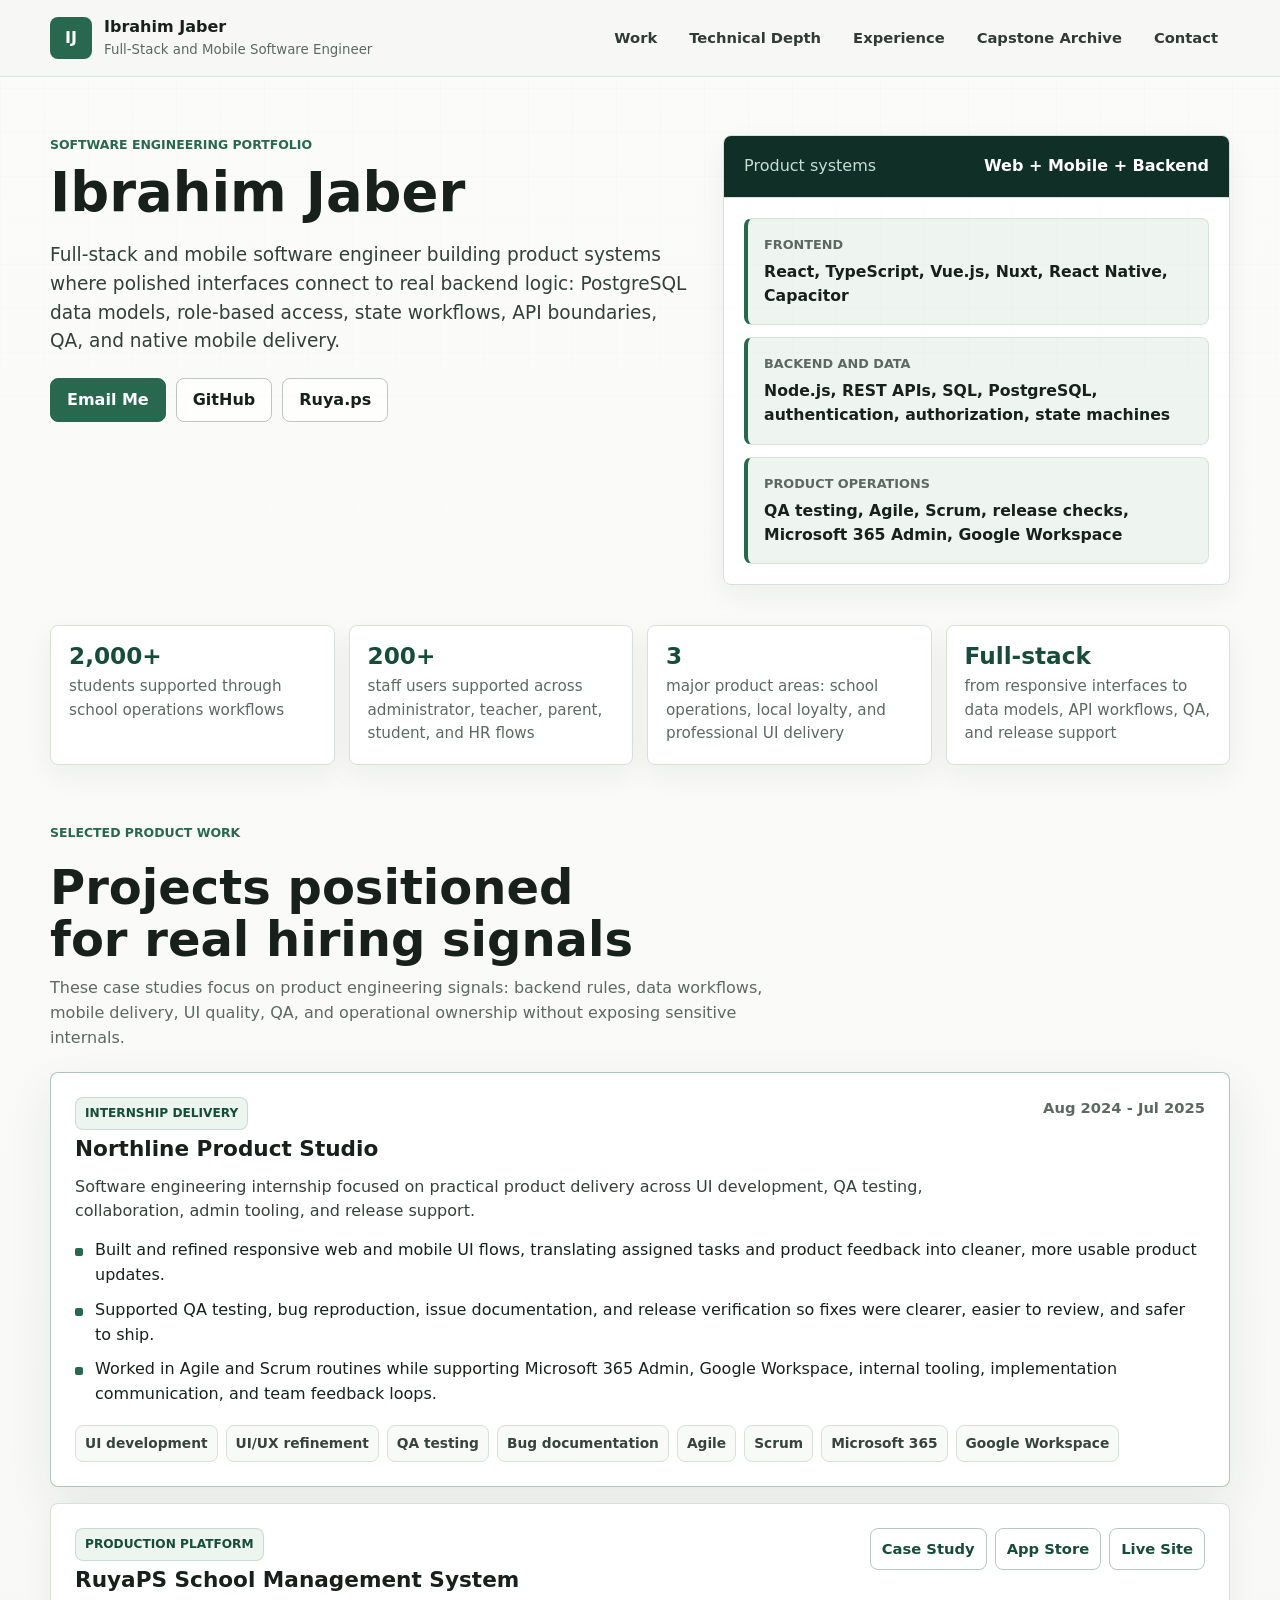
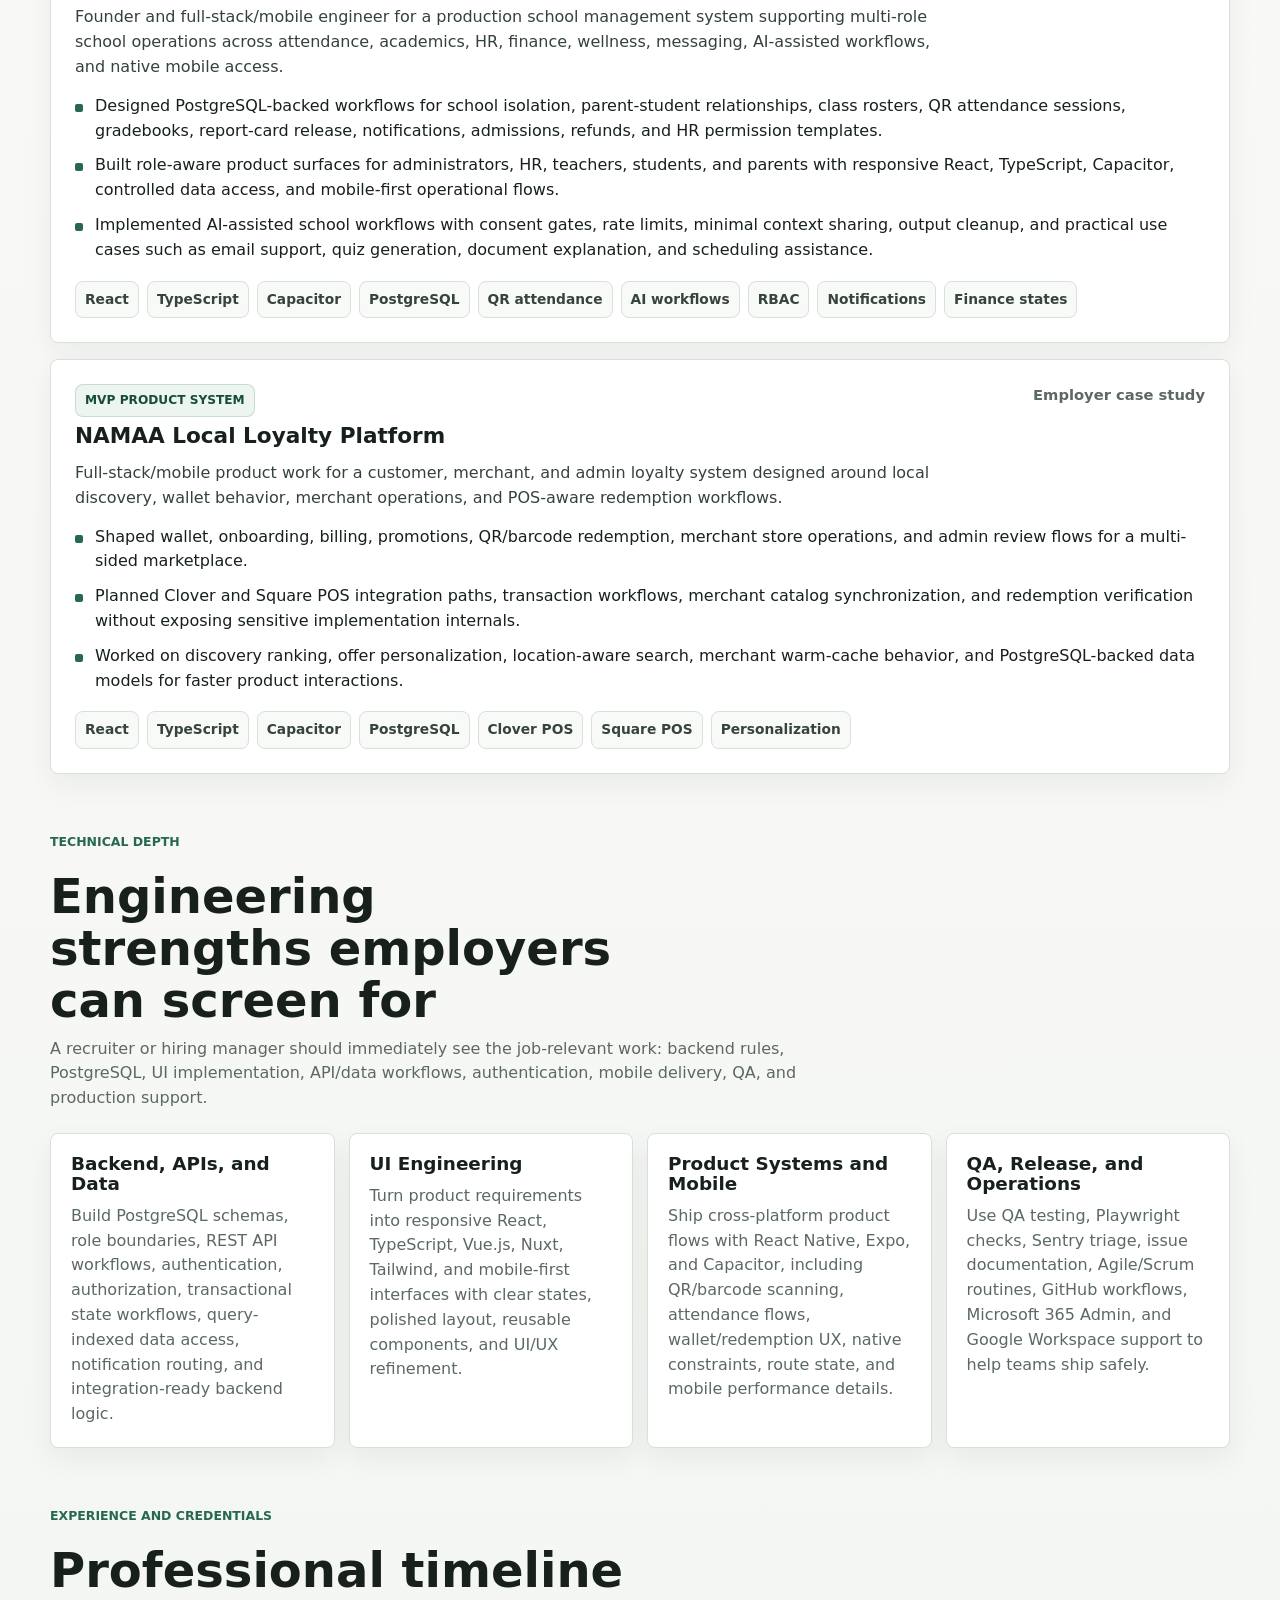
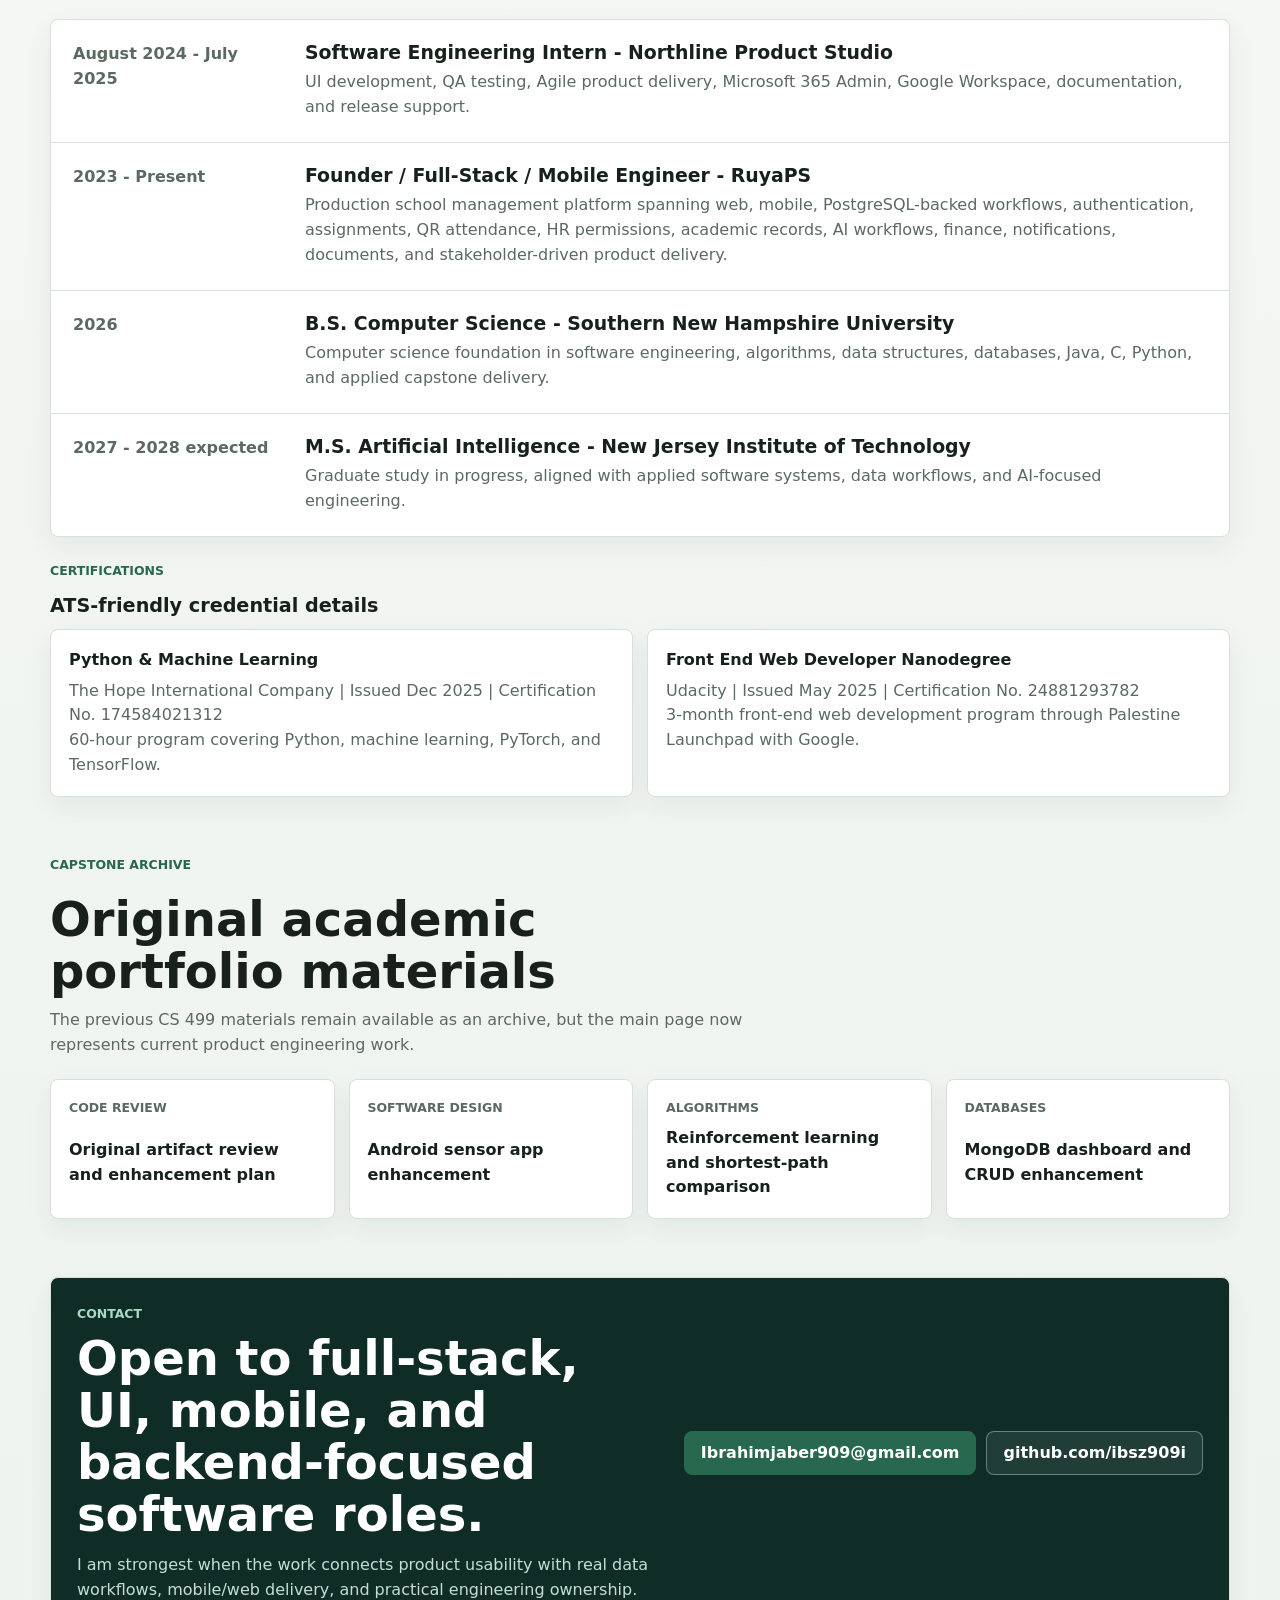
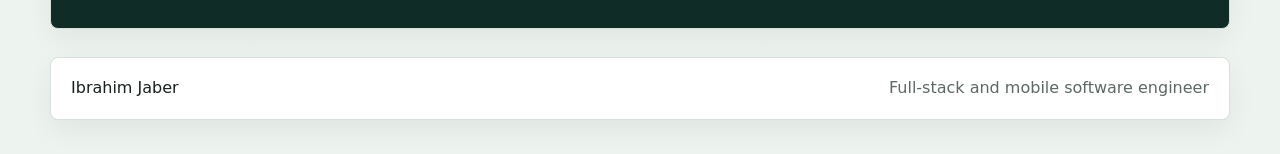
==== commit bff32539: "Refine portfolio certifications" ====
--- a/index.html
+++ b/index.html
@@ -242,14 +242,21 @@
         </article>
       </div>
 
+      <div class="credential-heading">
+        <p class="eyebrow">Certifications</p>
+        <h3>ATS-friendly credential details</h3>
+      </div>
+
       <div class="credential-grid">
         <article class="credential">
           <strong>Python &amp; Machine Learning</strong>
-          <span>The Hope International Company - 60-hour program covering Python, machine learning, PyTorch, and TensorFlow.</span>
+          <span>The Hope International Company | Issued Dec 2025 | Certification No. 174584021312</span>
+          <span>60-hour program covering Python, machine learning, PyTorch, and TensorFlow.</span>
         </article>
         <article class="credential">
           <strong>Front End Web Developer Nanodegree</strong>
-          <span>Udacity - 3-month front-end web development program through Palestine Launchpad with Google.</span>
+          <span>Udacity | Issued May 2025 | Certification No. 24881293782</span>
+          <span>3-month front-end web development program through Palestine Launchpad with Google.</span>
         </article>
       </div>
     </section>
--- a/assets/style.css
+++ b/assets/style.css
@@ -512,9 +512,18 @@
   font-size: 1.18rem;
 }
 
+.credential-heading {
+  display: grid;
+  gap: 6px;
+  margin: 24px 0 12px;
+}
+
+.credential-heading h3 {
+  font-size: 1.2rem;
+}
+
 .credential-grid {
   grid-template-columns: repeat(2, minmax(0, 1fr));
-  margin-top: 14px;
 }
 
 .credential {
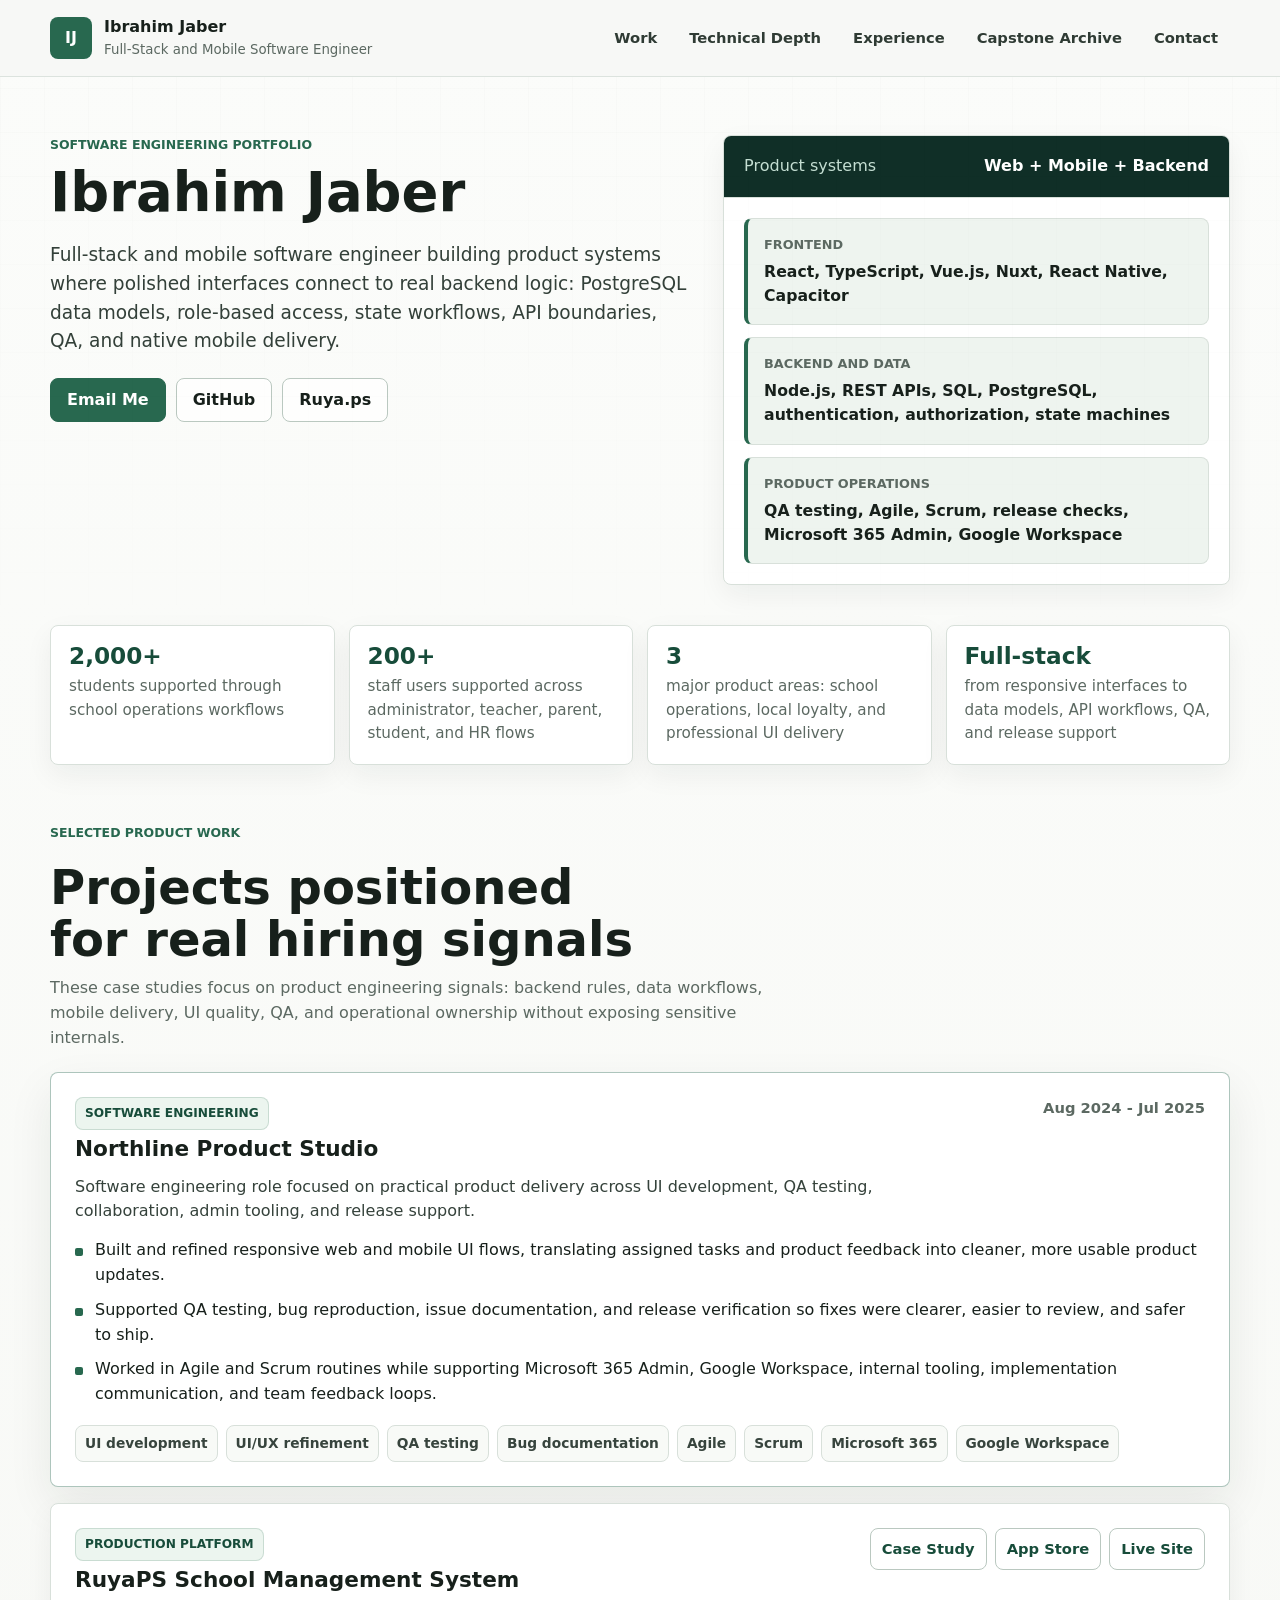
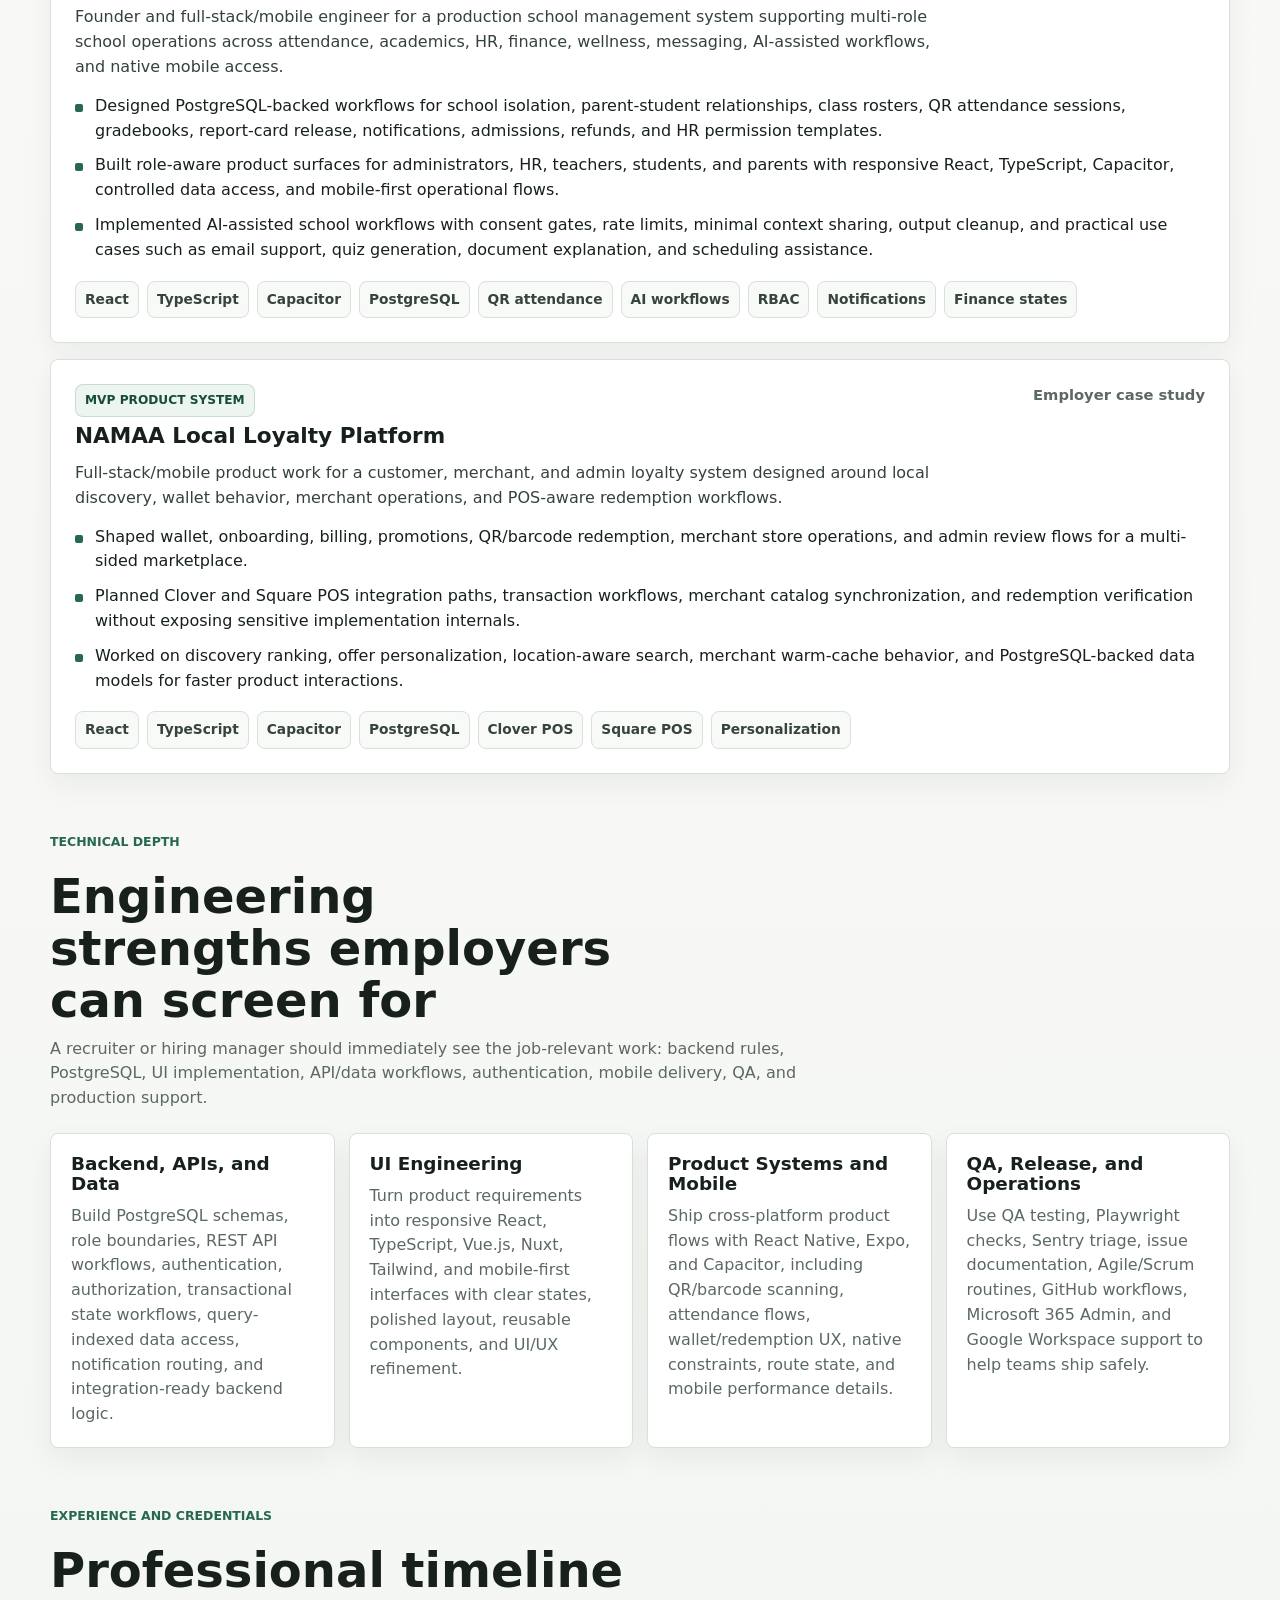
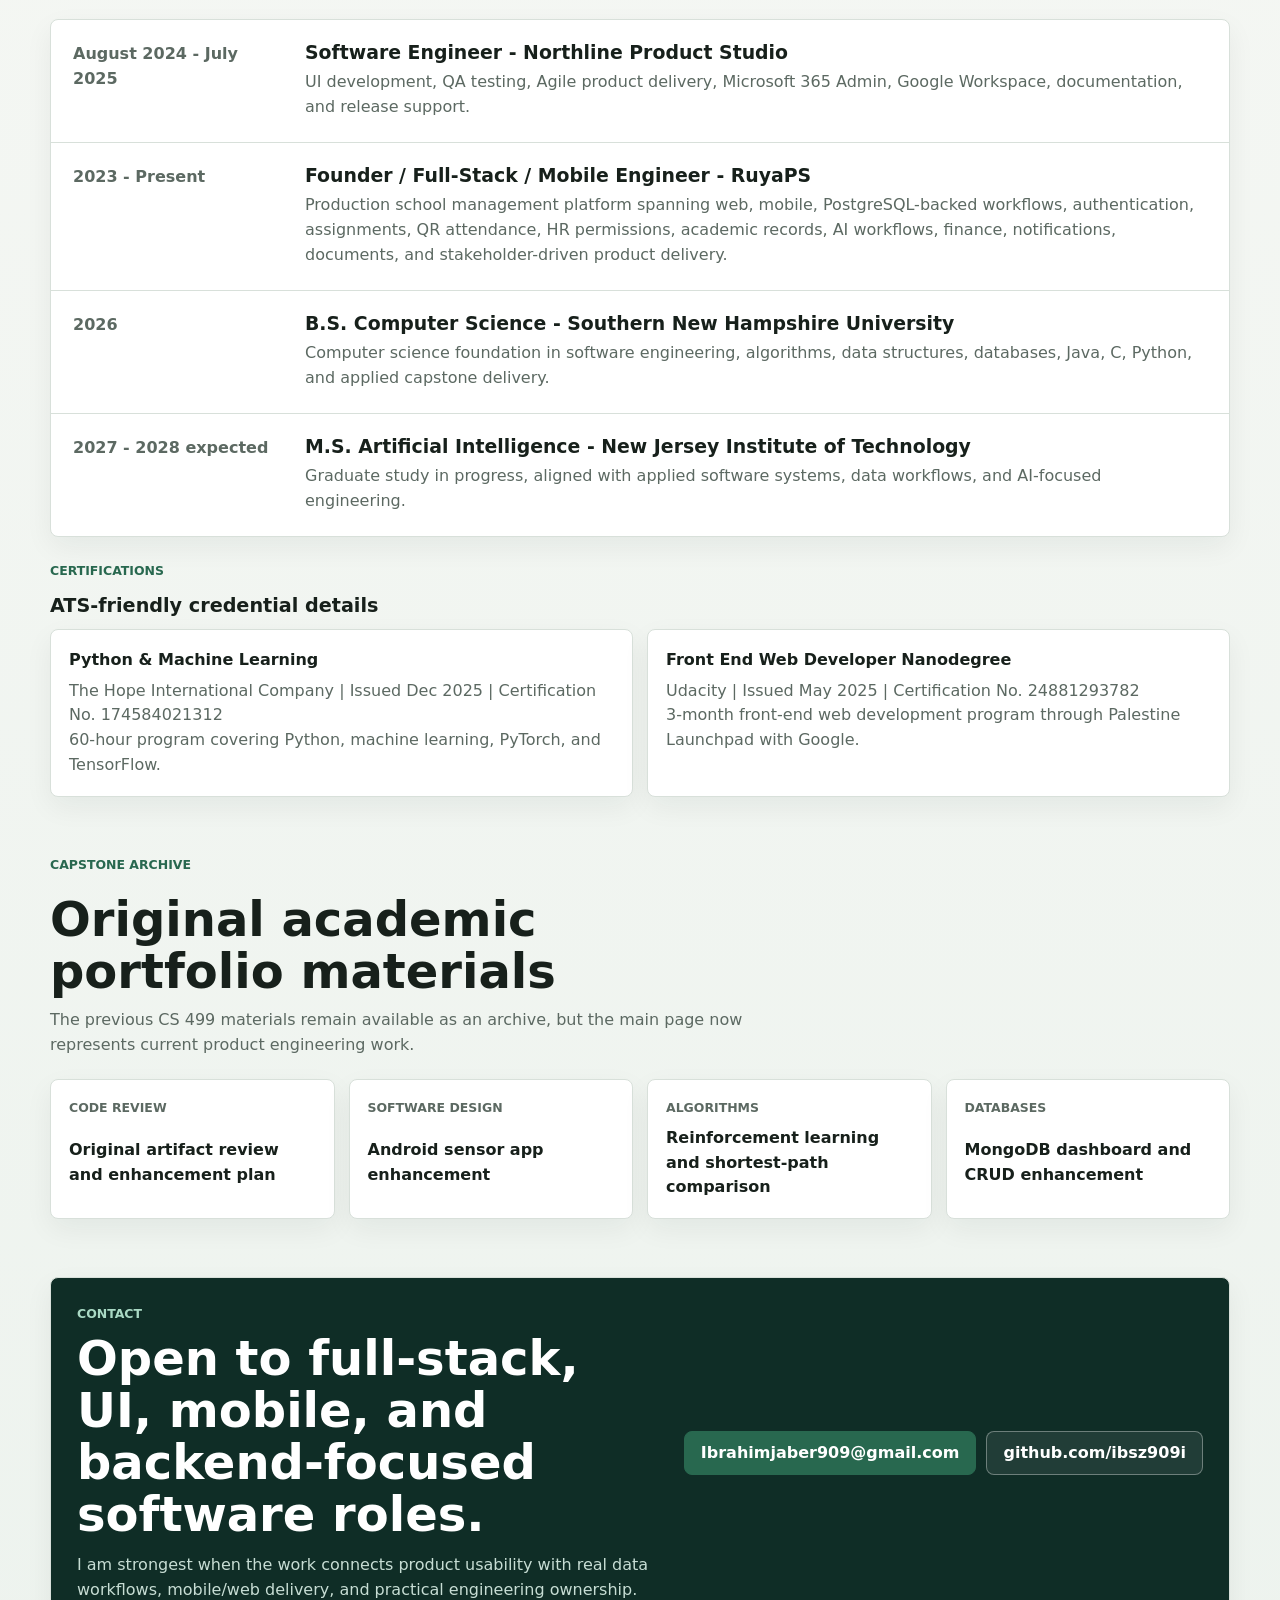
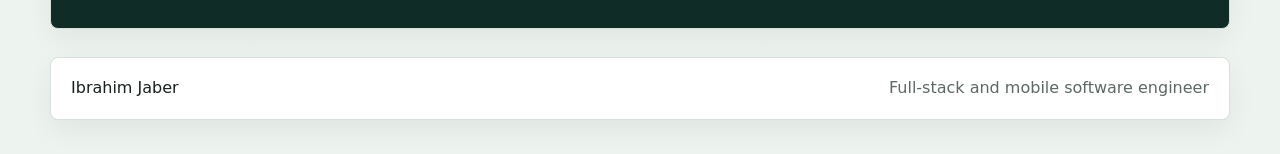
==== commit 30414510: "Update Northline role title" ====
--- a/index.html
+++ b/index.html
@@ -97,12 +97,12 @@
         <article class="project-card featured">
           <div class="project-head">
             <div>
-              <span class="kicker">Internship delivery</span>
+              <span class="kicker">Software engineering</span>
               <h3>Northline Product Studio</h3>
             </div>
             <span class="project-status">Aug 2024 - Jul 2025</span>
           </div>
-          <p>Software engineering internship focused on practical product delivery across UI development, QA testing, collaboration, admin tooling, and release support.</p>
+          <p>Software engineering role focused on practical product delivery across UI development, QA testing, collaboration, admin tooling, and release support.</p>
           <ul class="check-list">
             <li>Built and refined responsive web and mobile UI flows, translating assigned tasks and product feedback into cleaner, more usable product updates.</li>
             <li>Supported QA testing, bug reproduction, issue documentation, and release verification so fixes were clearer, easier to review, and safer to ship.</li>
@@ -215,7 +215,7 @@
         <article class="timeline-item">
           <span>August 2024 - July 2025</span>
           <div>
-            <h3>Software Engineering Intern - Northline Product Studio</h3>
+            <h3>Software Engineer - Northline Product Studio</h3>
             <p>UI development, QA testing, Agile product delivery, Microsoft 365 Admin, Google Workspace, documentation, and release support.</p>
           </div>
         </article>
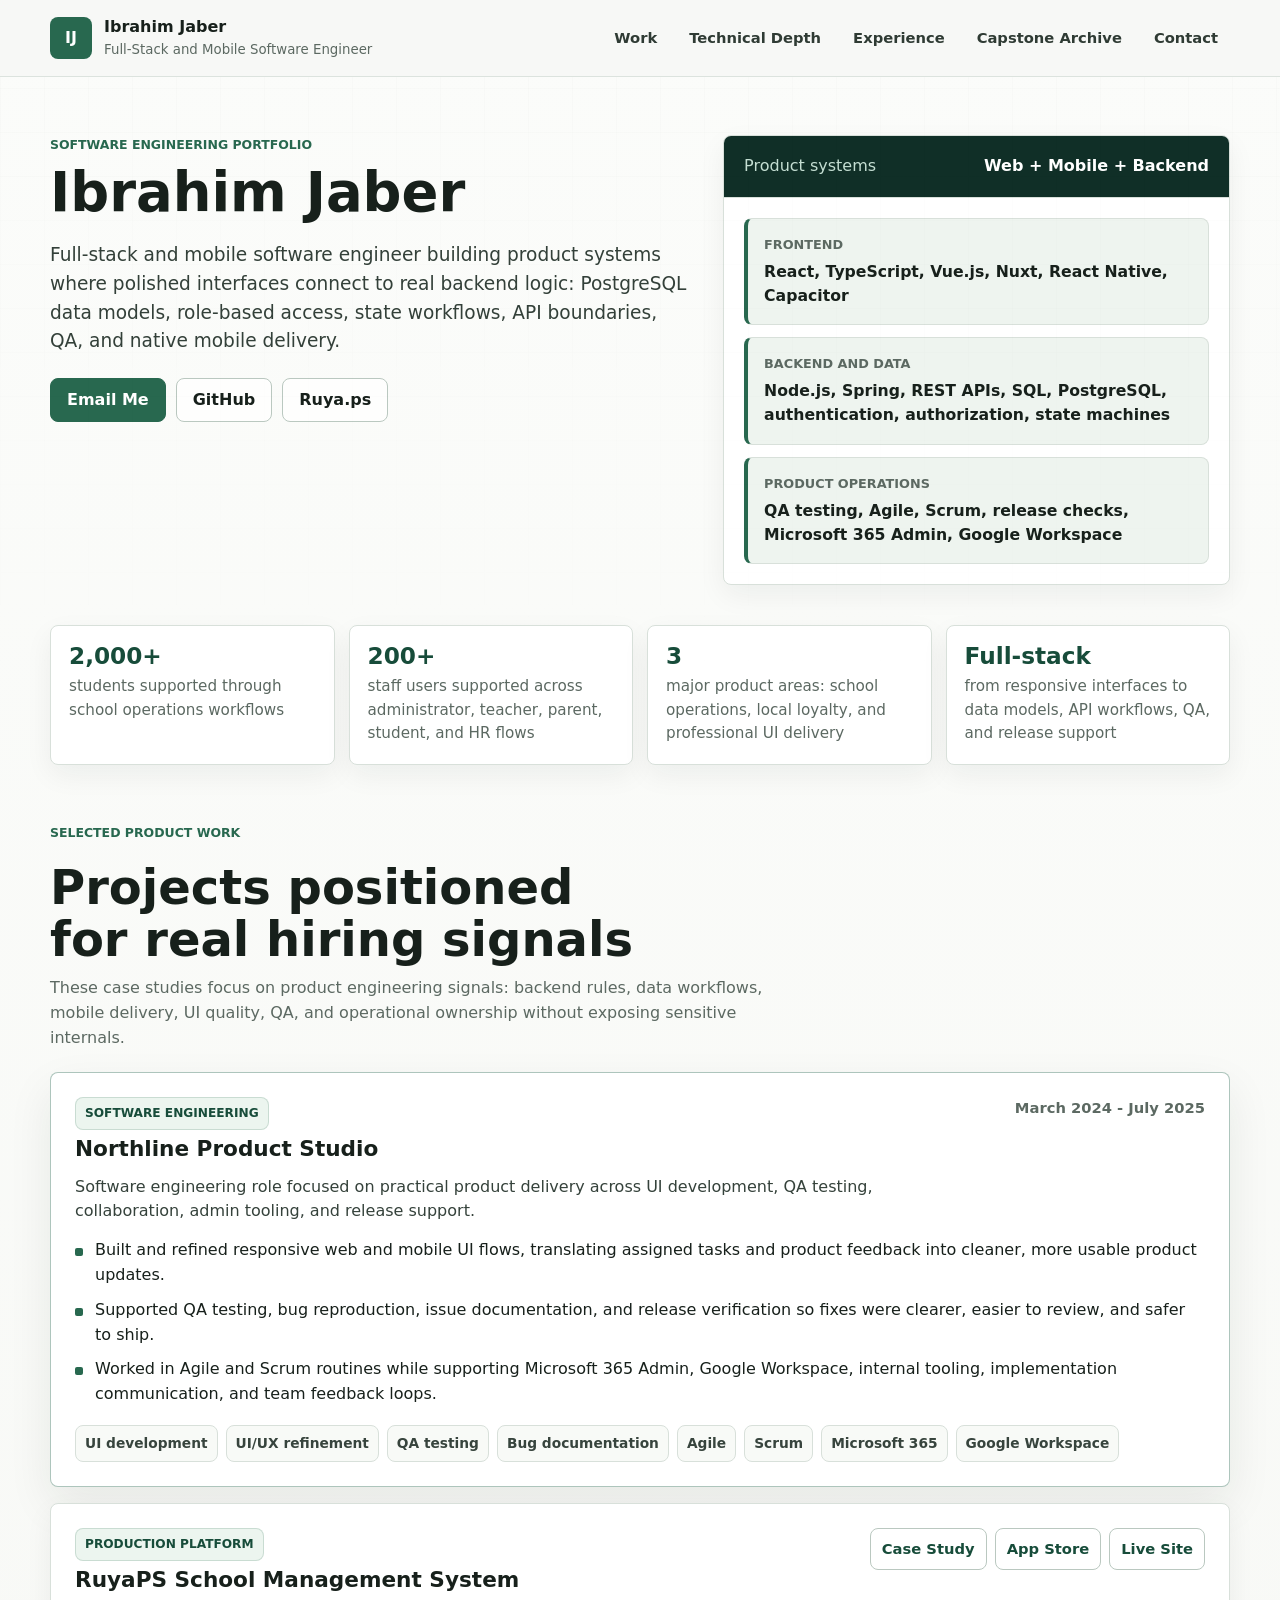
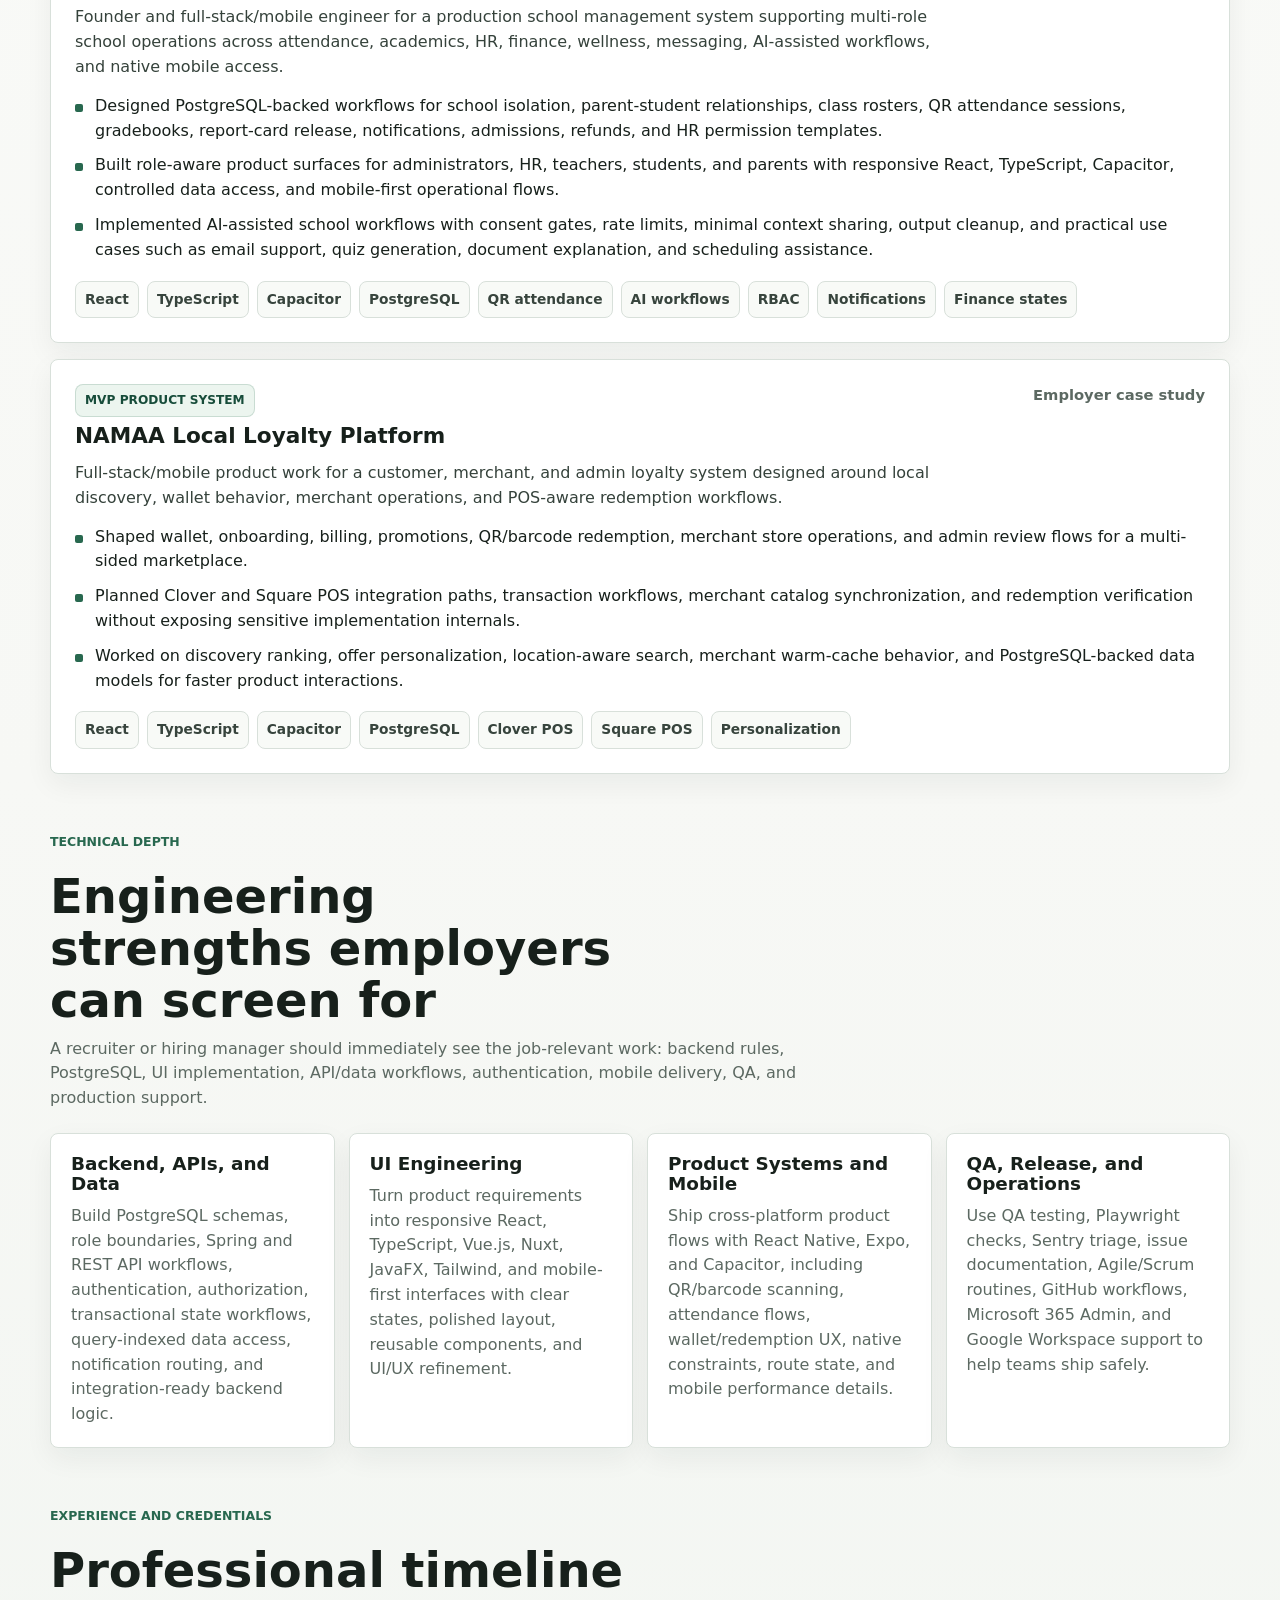
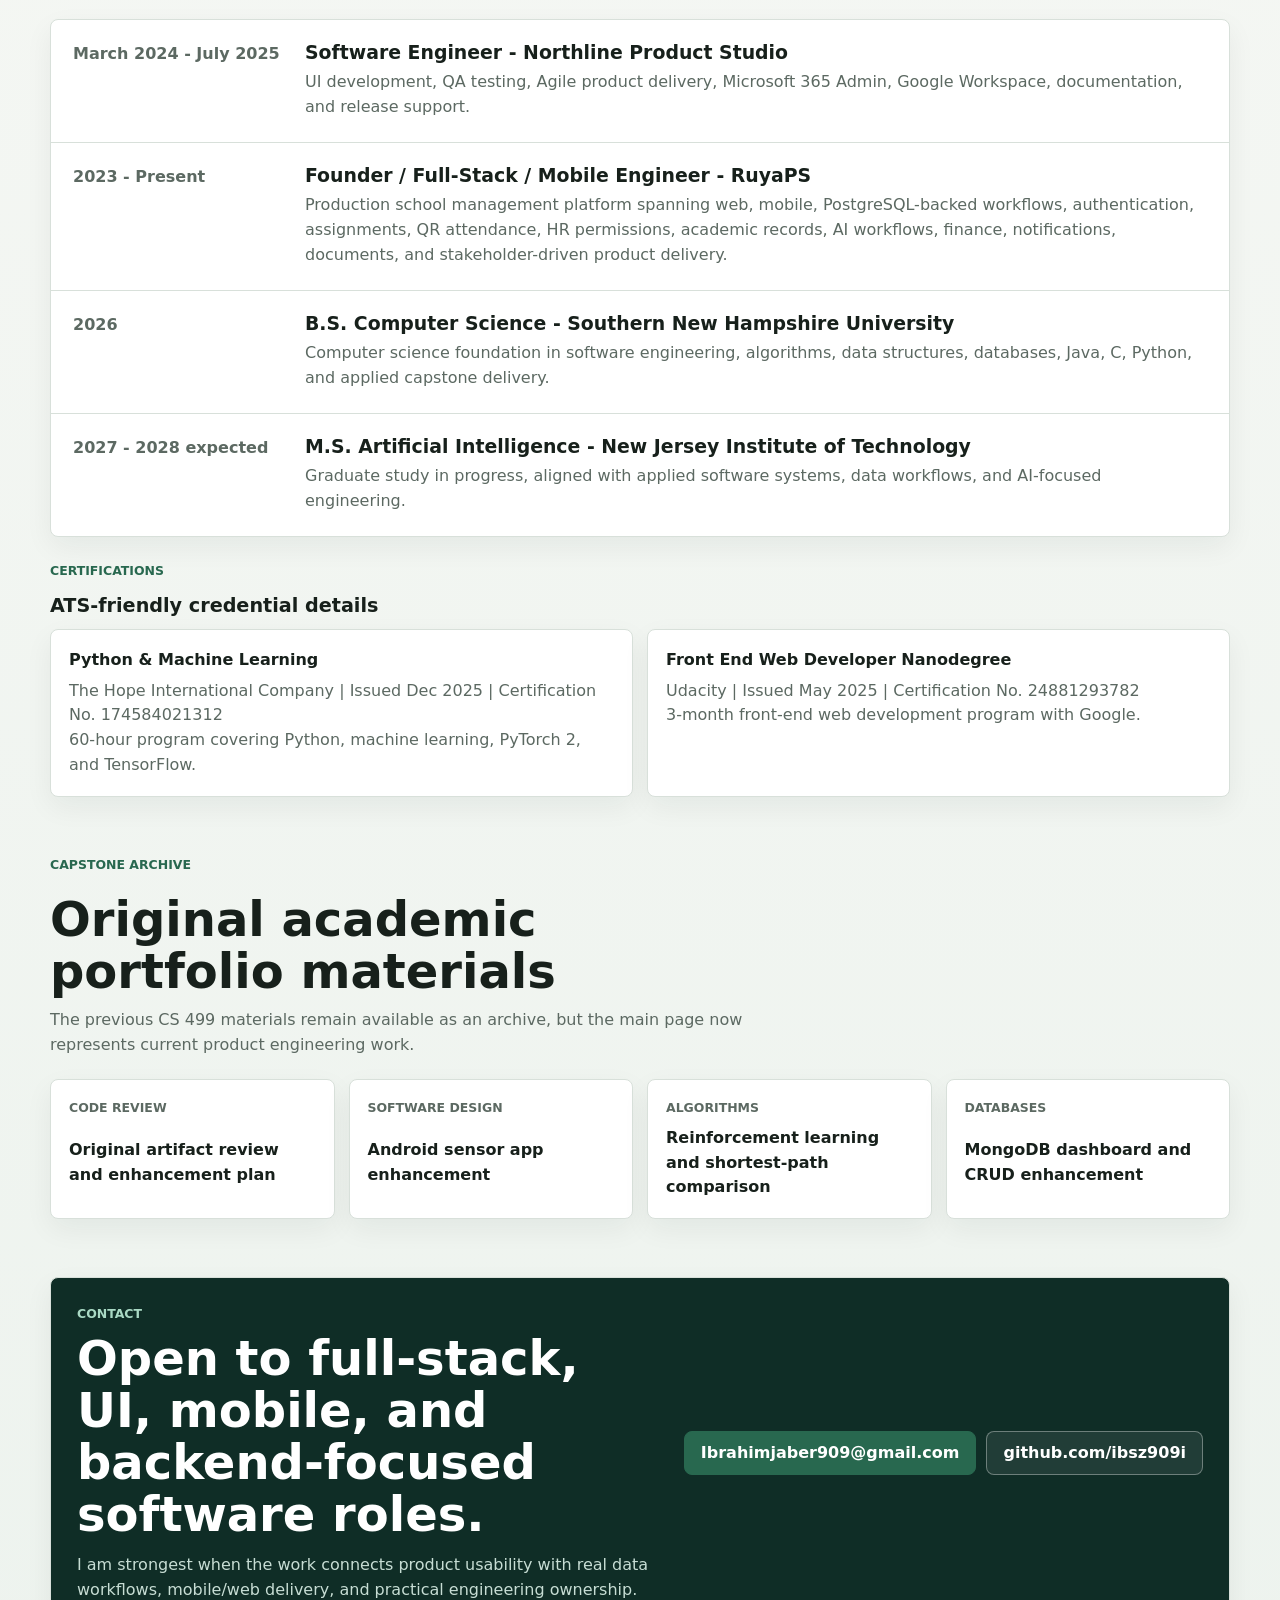
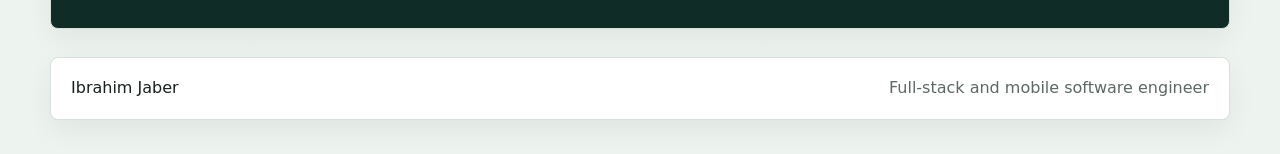
==== commit 4a902285: "Update skills and Northline dates" ====
--- a/index.html
+++ b/index.html
@@ -56,7 +56,7 @@
             </div>
             <div>
               <span>Backend and data</span>
-              <strong>Node.js, REST APIs, SQL, PostgreSQL, authentication, authorization, state machines</strong>
+              <strong>Node.js, Spring, REST APIs, SQL, PostgreSQL, authentication, authorization, state machines</strong>
             </div>
             <div>
               <span>Product operations</span>
@@ -100,7 +100,7 @@
               <span class="kicker">Software engineering</span>
               <h3>Northline Product Studio</h3>
             </div>
-            <span class="project-status">Aug 2024 - Jul 2025</span>
+            <span class="project-status">March 2024 - July 2025</span>
           </div>
           <p>Software engineering role focused on practical product delivery across UI development, QA testing, collaboration, admin tooling, and release support.</p>
           <ul class="check-list">
@@ -188,11 +188,11 @@
       <div class="skill-grid">
         <article class="skill-card">
           <h3>Backend, APIs, and Data</h3>
-          <p>Build PostgreSQL schemas, role boundaries, REST API workflows, authentication, authorization, transactional state workflows, query-indexed data access, notification routing, and integration-ready backend logic.</p>
+          <p>Build PostgreSQL schemas, role boundaries, Spring and REST API workflows, authentication, authorization, transactional state workflows, query-indexed data access, notification routing, and integration-ready backend logic.</p>
         </article>
         <article class="skill-card">
           <h3>UI Engineering</h3>
-          <p>Turn product requirements into responsive React, TypeScript, Vue.js, Nuxt, Tailwind, and mobile-first interfaces with clear states, polished layout, reusable components, and UI/UX refinement.</p>
+          <p>Turn product requirements into responsive React, TypeScript, Vue.js, Nuxt, JavaFX, Tailwind, and mobile-first interfaces with clear states, polished layout, reusable components, and UI/UX refinement.</p>
         </article>
         <article class="skill-card">
           <h3>Product Systems and Mobile</h3>
@@ -213,7 +213,7 @@
 
       <div class="timeline">
         <article class="timeline-item">
-          <span>August 2024 - July 2025</span>
+          <span>March 2024 - July 2025</span>
           <div>
             <h3>Software Engineer - Northline Product Studio</h3>
             <p>UI development, QA testing, Agile product delivery, Microsoft 365 Admin, Google Workspace, documentation, and release support.</p>
@@ -251,12 +251,12 @@
         <article class="credential">
           <strong>Python &amp; Machine Learning</strong>
           <span>The Hope International Company | Issued Dec 2025 | Certification No. 174584021312</span>
-          <span>60-hour program covering Python, machine learning, PyTorch, and TensorFlow.</span>
+          <span>60-hour program covering Python, machine learning, PyTorch 2, and TensorFlow.</span>
         </article>
         <article class="credential">
           <strong>Front End Web Developer Nanodegree</strong>
           <span>Udacity | Issued May 2025 | Certification No. 24881293782</span>
-          <span>3-month front-end web development program through Palestine Launchpad with Google.</span>
+          <span>3-month front-end web development program with Google.</span>
         </article>
       </div>
     </section>
